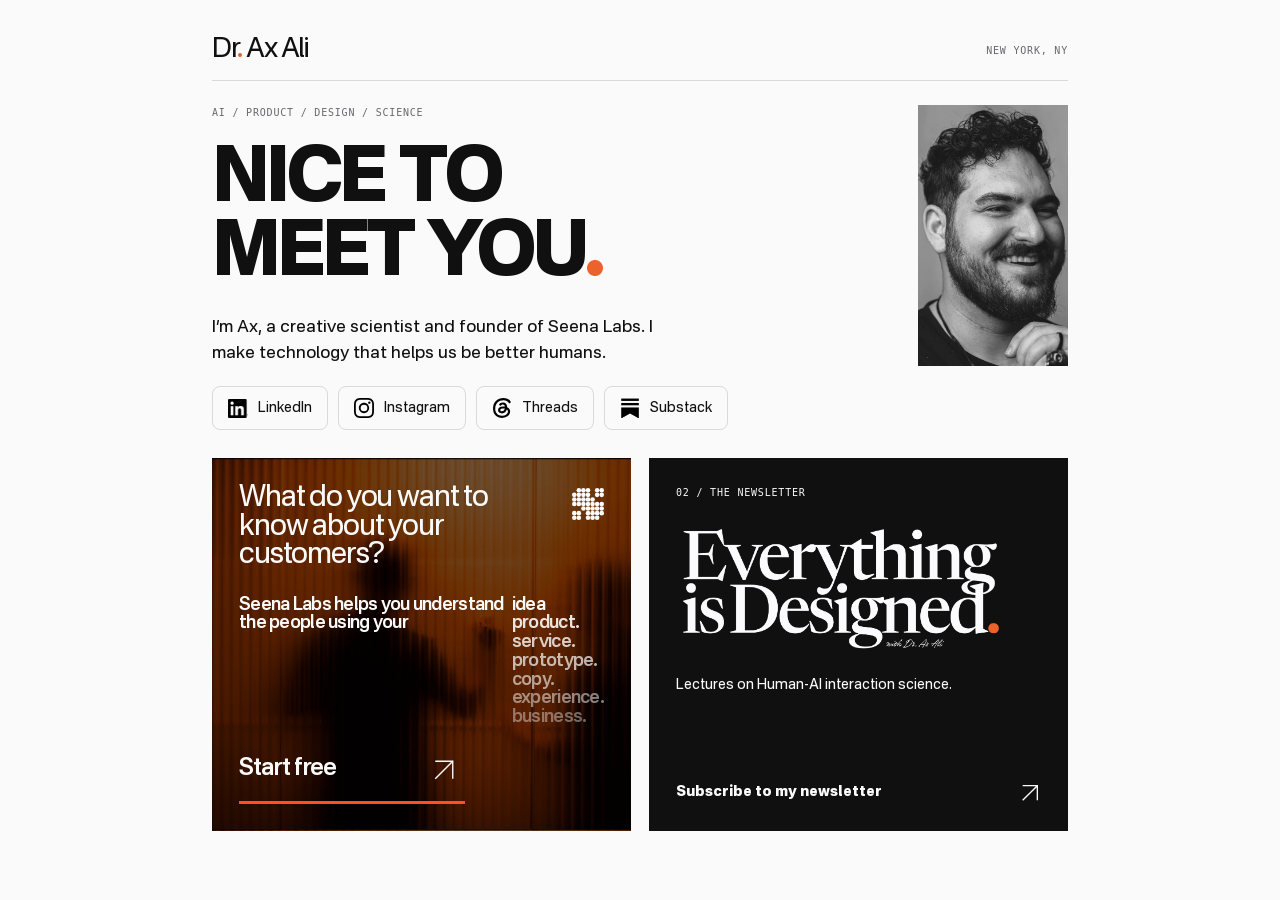
==== hello/index.html @ a5d6ff0c "Implement Figma Seena card redesign" ====
<!doctype html>
<html lang="en"><head><meta charset="utf-8"><meta name="viewport" content="width=device-width,initial-scale=1"><meta name="theme-color" content="#fafafa"><title>Nice to meet you — Dr. Ax Ali</title><meta name="description" content="Stay connected with Dr. Ax Ali. Subscribe to Everything is Designed, connect on social, and explore Seena Labs."><link rel="canonical" href="https://axali.me/hello/"><meta property="og:title" content="Nice to meet you. — Dr. Ax Ali"><meta property="og:description" content="AI, product, design, and science. A few ways to stay connected."><meta property="og:type" content="website"><link rel="stylesheet" href="style.css?v=20261116-8"></head>
<body><svg style="position:absolute;width:0;height:0" aria-hidden="true"><symbol id="arrow" viewBox="0 0 24 24"><path d="M4 20 20 4M4 4h16v16" fill="none" stroke="currentColor" stroke-width="1.5"/></symbol></svg>
<main><header><a class="wordmark" href="https://axali.me/" aria-label="Dr. Ax Ali homepage">Dr<span>.</span> Ax Ali</a><span class="location">NEW YORK, NY</span></header>
<section class="intro"><div><p class="eyebrow">AI / PRODUCT / DESIGN / SCIENCE</p><h1>NICE TO<br>MEET YOU<span>.</span></h1><p class="bio">I’m Ax, a creative scientist and founder of Seena Labs. I make technology that helps us be better humans.</p></div><img class="portrait" src="assets/portrait-figma.webp" alt="Ax Ali" width="110" height="140"></section>
<nav class="social-icons" aria-label="Social profiles"><a href="https://www.linkedin.com/in/theaxali"><span class="social-logo"><img src="assets/social-linkedin.png" alt="" width="20" height="20"></span><span>LinkedIn</span></a><a href="https://www.instagram.com/dr.axali/"><span class="social-logo"><img src="assets/social-instagram.svg" alt="" width="20" height="20"></span><span>Instagram</span></a><a href="https://www.threads.com/@dr.axali"><span class="social-logo"><img src="assets/social-threads.svg" alt="" width="20" height="20"></span><span>Threads</span></a><a href="https://axali.substack.com/"><span class="social-logo"><img src="assets/social-substack.png" alt="" width="20" height="20"></span><span>Substack</span></a></nav>
<nav class="actions" aria-label="Quick actions">
<article class="action seena"><a class="card-front" href="https://seenalabs.io/pricing" aria-controls="seena-options"><div class="seena-redesign-heading"><h2>What do you want to know about your customers?</h2><img src="assets/seena-redesign-logo.svg" alt="Seena Labs" width="32" height="32"></div><div class="seena-promise"><p>Seena Labs helps you understand the people using your</p><div class="seena-touchpoints" aria-label="idea, product, service, prototype, copy, experience, business"><span>idea</span><span>product.</span><span>service.</span><span>prototype.</span><span>copy.</span><span>experience.</span><span>business.</span></div></div><span class="seena-start">Start free <img src="assets/seena-redesign-arrow.svg" alt="" width="42" height="42"></span></a>
<div class="card-panel" id="seena-options" hidden><div class="panel-heading"><img class="seena-panel-logo" src="assets/seena-logo.svg" alt="Seena Labs" width="22" height="22"><button class="card-back card-close" type="button" aria-label="Close Seena Labs options"><svg viewBox="0 0 24 24" aria-hidden="true"><path d="M5 5 19 19M19 5 5 19" fill="none" stroke="currentColor" stroke-width="1.5"/></svg></button></div>
<a class="seena-option" href="https://calendar.app.google/o5F4pegMmQCRGQEh8"><h2>Book a free demo <svg aria-hidden="true"><use href="#arrow"/></svg></h2><p>Chat with our team to set up an Insights Department that will transform your business to save money &amp; time shipping the right products.</p></a>
<a class="seena-option" href="https://seenalabs.io/pricing"><h2>Sign up for a free month <svg aria-hidden="true"><use href="#arrow"/></svg></h2><p>Start using Seena Labs Pro with Agentic Analytics and unlimited AI UX Researchers</p></a>
</div></article>
<article class="action newsletter"><a class="card-front" aria-controls="newsletter-subscribe" href="https://axali.substack.com/subscribe"><span class="number">02 / THE NEWSLETTER</span><h2><img class="newsletter-wordmark" src="assets/newsletter-wordmark.png" alt="Everything is Designed with Dr. Ax Ali" width="2307" height="981"></h2><p>Lectures on Human-AI interaction science.</p><span class="action-label">Subscribe to my newsletter <svg><use href="#arrow"/></svg></span></a>
<div class="card-panel" id="newsletter-subscribe" hidden><div class="panel-heading"><a class="subscribe-direct" href="https://axali.substack.com/subscribe" aria-label="Subscribe on Substack"><svg aria-hidden="true"><use href="#arrow"/></svg></a><button class="card-back card-close" type="button" aria-label="Close newsletter subscription form"><svg viewBox="0 0 24 24" aria-hidden="true"><path d="M5 5 19 19M19 5 5 19" fill="none" stroke="currentColor" stroke-width="1.5"/></svg></button></div><iframe data-src="https://axali.substack.com/embed?transparent=1&amp;light=1" title="Subscribe to Everything is Designed" width="480" height="320" style="border:0;background:transparent" frameborder="0" scrolling="no"></iframe></div></article>
</nav>


</main><script src="cards.js?v=20261116-1" defer></script></body></html>
---- hello/style.css ----
@font-face{font-family:Nacelle;src:url(assets/Nacelle-400.ttf)}@font-face{font-family:Nacelle;src:url(assets/Nacelle-800.ttf);font-weight:800}:root{color-scheme:light dark;--paper:#fafafa;--ink:#101010;--muted:#68686d;--rule:#d9d9dc;--ember:#ec622c}*{box-sizing:border-box}body{margin:0;background:var(--paper);color:var(--ink);font-family:Nacelle,Arial,sans-serif}main{max-width:920px;margin:auto;padding:34px 32px 24px}a{color:inherit;text-decoration:none}svg{width:22px;height:22px;flex-shrink:0}header{display:flex;justify-content:space-between;align-items:center;padding-bottom:14px;border-bottom:1px solid var(--rule)}.wordmark{font-size:27px;letter-spacing:-1.5px}.wordmark span,h1 span,h2 span{color:var(--ember)}.location,.eyebrow,.number,.section-label{font:10px/1.5 monospace;letter-spacing:.08em}.location,.eyebrow,.section-label{color:var(--muted)}.intro{display:grid;grid-template-columns:1fr 150px;gap:40px;align-items:stretch;padding:24px 0 32px}h1{font-size:clamp(44px,7vw,76px);line-height:.97;letter-spacing:-.055em;font-weight:800;margin:24px 0}.bio{font-size:17px;line-height:1.5;max-width:480px}.intro>div{min-width:0}.intro .eyebrow{margin-top:0}.intro .bio{margin-bottom:0}.portrait{width:150px;height:100%;min-height:0;object-fit:cover;align-self:stretch}.section-label{margin:10px 0 14px}.actions{display:grid;grid-template-columns:1fr 1fr;gap:18px}.action{padding:26px;display:flex;flex-direction:column;border:1px solid var(--rule);position:relative;isolation:isolate;overflow:hidden}.offer-link:before{content:"";position:absolute;inset:auto 0 0;height:5px;background:var(--ember);z-index:-1;transition:height .45s cubic-bezier(.22,1,.36,1)}.offer-link:hover:before,.offer-link:focus-visible:before{height:100%}.newsletter{background:var(--ink);color:var(--paper)}h2{font-size:30px;line-height:1.08;letter-spacing:-1px;margin:22px 0 8px}.action p,.offer p{font-size:14px;line-height:1.5;margin:4px 0 28px}.action-label{display:flex;justify-content:space-between;align-items:center;gap:16px;font-size:14px;margin-top:auto}.socials{border-bottom:1px solid var(--rule);margin:16px 0 28px}summary{padding:18px 0;list-style:none;cursor:pointer;display:flex;justify-content:space-between;font-size:15px}summary::-webkit-details-marker{display:none}.plus{transition:transform .2s}.socials[open] .plus{transform:rotate(45deg)}.socials nav{display:grid;grid-template-columns:1fr 1fr;gap:0 28px;padding-bottom:18px}.socials nav a{padding:14px 0;display:flex;justify-content:space-between;border-top:1px solid var(--rule)}.socials a:hover,footer a:hover{color:var(--ember)}.offer{padding:10px 0 24px}.offer h2{margin-top:14px}.offer-link{position:relative;isolation:isolate;display:flex;align-items:center;justify-content:space-between;padding:18px 16px;width:100%;font-size:21px}.offer .offer-note{font-size:12px;color:var(--muted);margin:12px 0 0}footer{display:flex;justify-content:space-between;gap:24px;align-items:center;border-top:1px solid var(--rule);padding:24px 0;font-size:12px}footer a{display:flex;gap:16px;align-items:center}footer span{color:var(--muted)}:focus-visible{outline:2px solid var(--ember);outline-offset:5px}@media(prefers-color-scheme:dark){:root{--paper:#18181b;--ink:#f4f4f6;--muted:#b3b3bb;--rule:#3d3d42}}@media(max-width:580px){main{padding:24px 22px}.location{font-size:9px}.intro{grid-template-columns:1fr 78px;gap:18px;padding:18px 0 20px}.portrait{width:78px;height:100%;margin-top:0}.eyebrow{font-size:8px;white-space:nowrap}h1{font-size:clamp(30px,calc(20vw - 34px),44px)}.bio{font-size:15px;grid-column:1/-1}.actions{grid-template-columns:1fr}.action{padding:24px}h2{font-size:29px}.action p{margin-bottom:22px}footer{align-items:flex-start;flex-direction:column;gap:18px}}@media(prefers-reduced-motion:reduce){*{transition:none!important}}

.social-icons{display:flex;flex-wrap:wrap;align-items:center;gap:10px;margin:-12px 0 28px}
.social-icons a{display:inline-flex;align-items:center;justify-content:center;gap:10px;min-height:44px;padding:10px 15px;border:1px solid var(--rule);border-radius:8px;font-size:14px;transition:color .2s,background .2s,border-color .2s}
.social-logo{display:grid;place-items:center;width:20px;height:20px;overflow:hidden;flex:none}
.social-logo img{width:20px;height:20px;object-fit:contain;filter:brightness(0)}
.social-logo img[src$="substack.png"]{transform:scale(1.65)}
.social-icons a:hover{background:var(--ember);border-color:var(--ember);color:#101010}
@media(prefers-color-scheme:dark){.social-logo img{filter:brightness(0) invert(1)}.social-icons a:hover img{filter:brightness(0)}}
@media(max-width:580px){.social-icons{display:grid;grid-template-columns:repeat(2,minmax(0,1fr));margin:0 0 28px}.social-icons a{justify-content:flex-start}}

.action .action-label{font-weight:800}

/* Original brand artwork, with a dark overlay for readable card copy. */
.seena{background:linear-gradient(rgba(0,0,0,.68),rgba(0,0,0,.72)),url("assets/seena-ideas.jpg") center/cover;color:#fafafa;border-color:transparent}
.action-heading{display:flex;align-items:center;justify-content:space-between;gap:16px;min-height:44px}
.seena-logo{display:block;width:32px;height:32px;object-fit:contain}
.seena h2 span{color:inherit}
.newsletter{background:#101010;color:#fafafa;border-color:#101010}
.newsletter-wordmark{display:block;width:100%;max-width:330px;height:auto}

/* In-place card choices; the original links remain usable without JavaScript. */
.card-front{display:flex;flex-direction:column;flex:1;min-width:0}
.card-front:focus-visible{outline-offset:8px}
.card-panel[hidden],.card-front[hidden]{display:none}
.card-panel{width:100%;min-width:0}
.panel-heading{display:flex;align-items:center;justify-content:space-between;gap:12px;margin-bottom:20px}
.card-back{border:0;background:none;color:inherit;font:inherit;font-size:12px;padding:8px 0 8px 8px;cursor:pointer}
.seena-option{display:block;padding:16px 0}
.seena-option+.seena-option{border-top:1px solid #ffffff40}
.seena-option h2{display:flex;justify-content:space-between;gap:12px;font-size:23px;line-height:1.15;letter-spacing:-.6px;margin:0 0 10px}
.seena-option h2 svg{width:18px;height:18px;flex-shrink:0;margin-top:3px}
.seena-option p{margin:0;font-size:14px;line-height:1.5}
.newsletter iframe{display:block;width:100%;height:320px;color-scheme:light}
.subscribe-direct{display:flex;align-items:center;justify-content:flex-start;width:44px;height:44px}.card-close{display:grid;place-items:center;width:44px;height:44px;padding:0}.card-close svg{width:32px;height:32px}
.action.is-open{align-self:start}
.actions{align-items:stretch}
@media(max-width:580px){.seena-option h2{font-size:21px}.newsletter.is-open{padding:20px 16px}}

@media(max-width:580px){.newsletter iframe{height:480px;width:calc(100% + 24px);max-width:none;margin-left:-12px}}

.seena.is-open{background:#101010;border-color:#101010}.seena-panel-logo{display:block;width:22px;height:22px;object-fit:contain}

/* Balanced mobile intro and a single row of social profiles. */
@media(max-width:580px){
.intro{grid-template-columns:minmax(0,1.15fr) minmax(0,1fr);gap:18px;align-items:start}
.portrait{width:100%;height:auto;align-self:start;object-fit:contain}
.eyebrow{white-space:normal}
h1{font-size:clamp(26px,8vw,44px);margin:18px 0}
.social-icons{grid-template-columns:repeat(4,minmax(0,1fr));gap:6px}
.social-icons a{flex-direction:column;justify-content:center;gap:6px;padding:10px 2px;font-size:11px;min-width:0}
}

/* Seena card: Figma 58:487, adapted to the existing responsive card grid. */
@font-face{font-family:Nacelle;src:url(assets/Nacelle-600.ttf);font-weight:600}
.seena:not(.is-open){background:linear-gradient(#00000094,#00000094),url("assets/seena-redesign-photo.png") center/cover}
.seena .card-front{position:relative;min-height:310px}
.seena-redesign-heading{display:flex;align-items:flex-start;justify-content:space-between;gap:18px}
.seena-redesign-heading h2{font-weight:400;font-size:29px;line-height:.98;letter-spacing:-1.16px;margin:0;max-width:300px}
.seena-redesign-heading img{width:32px;height:32px;flex:none;object-fit:contain;margin-top:3px}
.seena-promise{display:grid;grid-template-columns:minmax(0,1fr) auto;gap:5px;margin-top:25px;font-size:18px;line-height:1.04;letter-spacing:-.72px;font-weight:600}
.seena .seena-promise p{font-size:inherit;line-height:inherit;margin:0}
.seena-touchpoints{display:flex;flex-direction:column}
.seena-touchpoints span:nth-child(2){opacity:.9}.seena-touchpoints span:nth-child(3){opacity:.8}.seena-touchpoints span:nth-child(4){opacity:.7}.seena-touchpoints span:nth-child(5){opacity:.6}.seena-touchpoints span:nth-child(6){opacity:.5}.seena-touchpoints span:nth-child(7){opacity:.4}
.seena-start{display:flex;align-items:center;justify-content:space-between;gap:12px;width:62%;margin-top:auto;padding:22px 0 10px;border-bottom:3px solid #ff5021;font-size:24px;font-weight:600;letter-spacing:-.96px}
.seena-start img{display:block;width:42px;height:42px;transform:rotate(90deg)}
@media(max-width:360px){.seena-redesign-heading h2{font-size:25px}.seena-redesign-heading{gap:12px}.seena-promise{font-size:16px}.seena-start{font-size:22px;width:60%}}
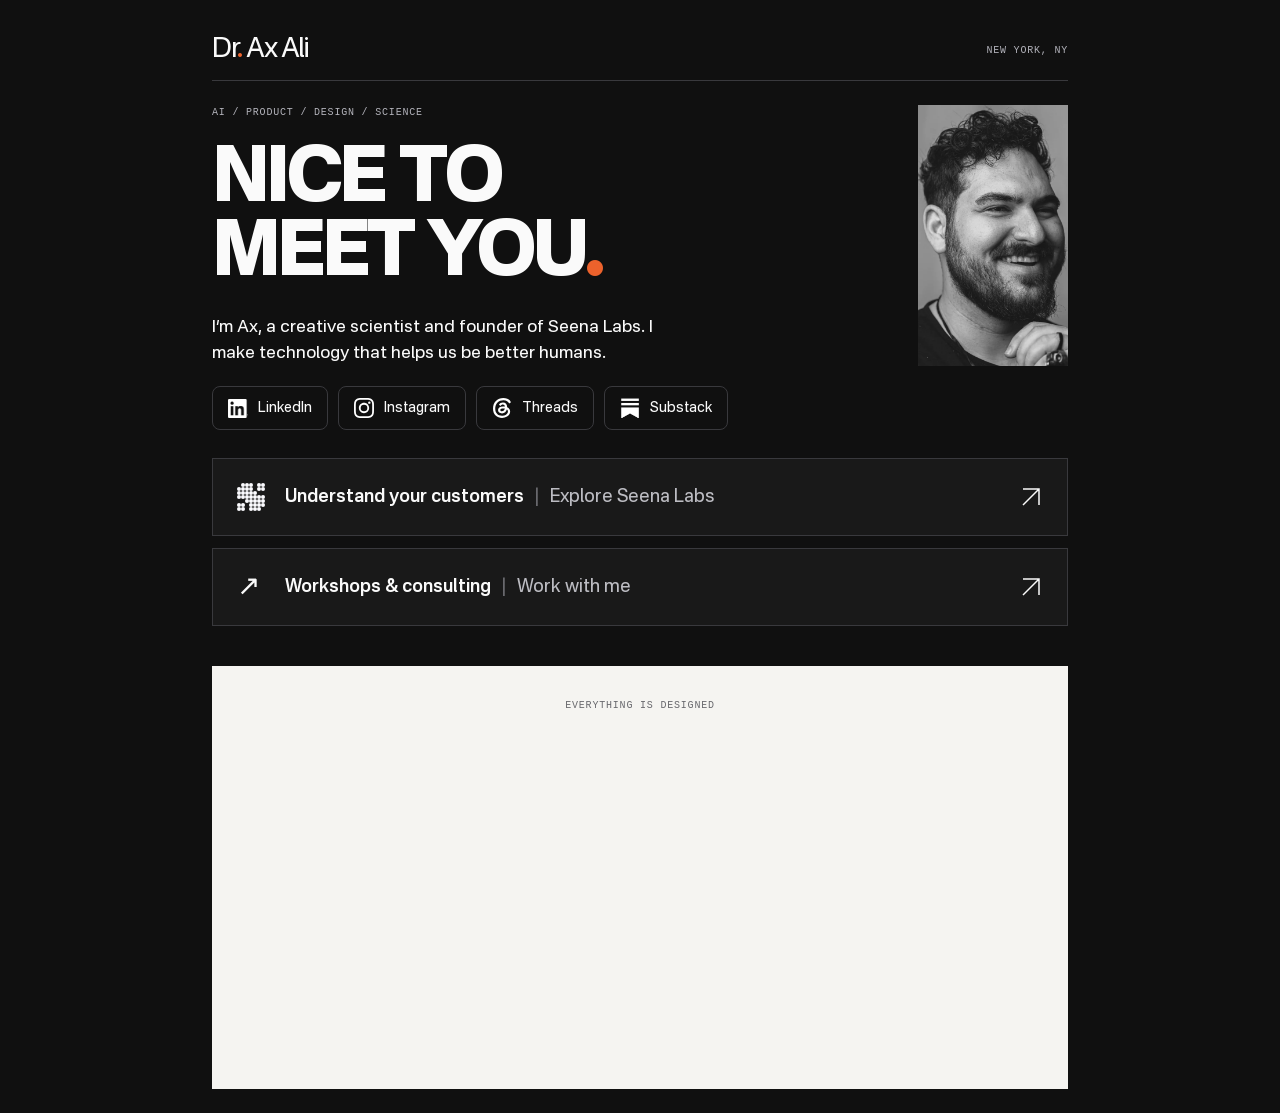
==== commit 4b68c2cd: "Add dark landing page with fullscreen Seena and work panels" ====
--- a/hello/index.html
+++ b/hello/index.html
@@ -1,18 +1,18 @@
 <!doctype html>
-<html lang="en"><head><meta charset="utf-8"><meta name="viewport" content="width=device-width,initial-scale=1"><meta name="theme-color" content="#fafafa"><title>Nice to meet you — Dr. Ax Ali</title><meta name="description" content="Stay connected with Dr. Ax Ali. Subscribe to Everything is Designed, connect on social, and explore Seena Labs."><link rel="canonical" href="https://axali.me/hello/"><meta property="og:title" content="Nice to meet you. — Dr. Ax Ali"><meta property="og:description" content="AI, product, design, and science. A few ways to stay connected."><meta property="og:type" content="website"><link rel="stylesheet" href="style.css?v=20261116-8"></head>
+<html lang="en"><head><meta charset="utf-8"><meta name="viewport" content="width=device-width,initial-scale=1"><meta name="theme-color" content="#101010"><title>Nice to meet you — Dr. Ax Ali</title><meta name="description" content="Stay connected with Dr. Ax Ali. Subscribe to Everything is Designed, connect on social, and explore Seena Labs."><link rel="canonical" href="https://axali.me/hello/"><meta property="og:title" content="Nice to meet you. — Dr. Ax Ali"><meta property="og:description" content="AI, product, design, and science. A few ways to stay connected."><meta property="og:type" content="website"><link rel="stylesheet" href="style.css?v=20261116-9"></head>
 <body><svg style="position:absolute;width:0;height:0" aria-hidden="true"><symbol id="arrow" viewBox="0 0 24 24"><path d="M4 20 20 4M4 4h16v16" fill="none" stroke="currentColor" stroke-width="1.5"/></symbol></svg>
 <main><header><a class="wordmark" href="https://axali.me/" aria-label="Dr. Ax Ali homepage">Dr<span>.</span> Ax Ali</a><span class="location">NEW YORK, NY</span></header>
 <section class="intro"><div><p class="eyebrow">AI / PRODUCT / DESIGN / SCIENCE</p><h1>NICE TO<br>MEET YOU<span>.</span></h1><p class="bio">I’m Ax, a creative scientist and founder of Seena Labs. I make technology that helps us be better humans.</p></div><img class="portrait" src="assets/portrait-figma.webp" alt="Ax Ali" width="110" height="140"></section>
 <nav class="social-icons" aria-label="Social profiles"><a href="https://www.linkedin.com/in/theaxali"><span class="social-logo"><img src="assets/social-linkedin.png" alt="" width="20" height="20"></span><span>LinkedIn</span></a><a href="https://www.instagram.com/dr.axali/"><span class="social-logo"><img src="assets/social-instagram.svg" alt="" width="20" height="20"></span><span>Instagram</span></a><a href="https://www.threads.com/@dr.axali"><span class="social-logo"><img src="assets/social-threads.svg" alt="" width="20" height="20"></span><span>Threads</span></a><a href="https://axali.substack.com/"><span class="social-logo"><img src="assets/social-substack.png" alt="" width="20" height="20"></span><span>Substack</span></a></nav>
-<nav class="actions" aria-label="Quick actions">
-<article class="action seena"><a class="card-front" href="https://seenalabs.io/pricing" aria-controls="seena-options"><div class="seena-redesign-heading"><h2>What do you want to know about your customers?</h2><img src="assets/seena-redesign-logo.svg" alt="Seena Labs" width="32" height="32"></div><div class="seena-promise"><p>Seena Labs helps you understand the people using your</p><div class="seena-touchpoints" aria-label="idea, product, service, prototype, copy, experience, business"><span>idea</span><span>product.</span><span>service.</span><span>prototype.</span><span>copy.</span><span>experience.</span><span>business.</span></div></div><span class="seena-start">Start free <img src="assets/seena-redesign-arrow.svg" alt="" width="42" height="42"></span></a>
-<div class="card-panel" id="seena-options" hidden><div class="panel-heading"><img class="seena-panel-logo" src="assets/seena-logo.svg" alt="Seena Labs" width="22" height="22"><button class="card-back card-close" type="button" aria-label="Close Seena Labs options"><svg viewBox="0 0 24 24" aria-hidden="true"><path d="M5 5 19 19M19 5 5 19" fill="none" stroke="currentColor" stroke-width="1.5"/></svg></button></div>
-<a class="seena-option" href="https://calendar.app.google/o5F4pegMmQCRGQEh8"><h2>Book a free demo <svg aria-hidden="true"><use href="#arrow"/></svg></h2><p>Chat with our team to set up an Insights Department that will transform your business to save money &amp; time shipping the right products.</p></a>
+<nav class="action-buttons" aria-label="Explore and work with me">
+<button class="action-button" type="button" data-dialog="seena-dialog" aria-haspopup="dialog"><img src="assets/seena-logo.svg" alt="" width="28" height="28"><span><strong>Understand your customers</strong><span class="button-divider"> | </span><span class="button-cta">Explore Seena Labs</span></span><svg aria-hidden="true"><use href="#arrow"/></svg></button>
+<button class="action-button" type="button" data-dialog="work-dialog" aria-haspopup="dialog"><span class="work-mark" aria-hidden="true">↗</span><span><strong>Workshops &amp; consulting</strong><span class="button-divider"> | </span><span class="button-cta">Work with me</span></span><svg aria-hidden="true"><use href="#arrow"/></svg></button>
+</nav>
+<footer class="newsletter-footer" aria-label="Everything is Designed newsletter"><span class="eyebrow">EVERYTHING IS DESIGNED</span><iframe src="https://axali.substack.com/embed?transparent=1" title="Subscribe to Everything is Designed" width="480" height="360" style="border:0;background:transparent" frameborder="0" scrolling="no"></iframe></footer>
+<dialog class="fullscreen-card" id="seena-dialog" aria-labelledby="seena-title"><div class="dialog-bar"><span class="eyebrow">SEENA LABS</span><button class="dialog-close" type="button" aria-label="Close"><svg viewBox="0 0 24 24" aria-hidden="true"><path d="M5 5 19 19M19 5 5 19" fill="none" stroke="currentColor" stroke-width="1.5"/></svg></button></div><div class="dialog-body"><section class="seena-hero"><div class="seena-redesign-heading"><h2 id="seena-title">What do you want to know about your customers?</h2><img src="assets/seena-redesign-logo.svg" alt="Seena Labs" width="32" height="32"></div><div class="seena-promise"><p>Seena Labs helps you understand the people using your</p><div class="seena-touchpoints" aria-label="idea, product, service, prototype, copy, experience, business"><span>idea</span><span>product.</span><span>service.</span><span>prototype.</span><span>copy.</span><span>experience.</span><span>business.</span></div></div></section><section class="dialog-options" aria-label="Get started with Seena Labs"><a class="seena-option" href="https://calendar.app.google/o5F4pegMmQCRGQEh8"><h2>Book a free demo <svg aria-hidden="true"><use href="#arrow"/></svg></h2><p>Chat with our team to set up an Insights Department that will transform your business to save money &amp; time shipping the right products.</p></a>
 <a class="seena-option" href="https://seenalabs.io/pricing"><h2>Sign up for a free month <svg aria-hidden="true"><use href="#arrow"/></svg></h2><p>Start using Seena Labs Pro with Agentic Analytics and unlimited AI UX Researchers</p></a>
-</div></article>
-<article class="action newsletter"><a class="card-front" aria-controls="newsletter-subscribe" href="https://axali.substack.com/subscribe"><span class="number">02 / THE NEWSLETTER</span><h2><img class="newsletter-wordmark" src="assets/newsletter-wordmark.png" alt="Everything is Designed with Dr. Ax Ali" width="2307" height="981"></h2><p>Lectures on Human-AI interaction science.</p><span class="action-label">Subscribe to my newsletter <svg><use href="#arrow"/></svg></span></a>
-<div class="card-panel" id="newsletter-subscribe" hidden><div class="panel-heading"><a class="subscribe-direct" href="https://axali.substack.com/subscribe" aria-label="Subscribe on Substack"><svg aria-hidden="true"><use href="#arrow"/></svg></a><button class="card-back card-close" type="button" aria-label="Close newsletter subscription form"><svg viewBox="0 0 24 24" aria-hidden="true"><path d="M5 5 19 19M19 5 5 19" fill="none" stroke="currentColor" stroke-width="1.5"/></svg></button></div><iframe data-src="https://axali.substack.com/embed?transparent=1&amp;light=1" title="Subscribe to Everything is Designed" width="480" height="320" style="border:0;background:transparent" frameborder="0" scrolling="no"></iframe></div></article>
-</nav>
+</section></div></dialog>
+<dialog class="fullscreen-card" id="work-dialog" aria-labelledby="work-title"><div class="dialog-bar"><span class="eyebrow">WORK WITH ME</span><button class="dialog-close" type="button" aria-label="Close"><svg viewBox="0 0 24 24" aria-hidden="true"><path d="M5 5 19 19M19 5 5 19" fill="none" stroke="currentColor" stroke-width="1.5"/></svg></button></div><div class="dialog-body work-body"><p class="eyebrow">AI / PRODUCT / DESIGN / SCIENCE</p><h2 id="work-title">Workshops &amp; consulting<span>.</span></h2><p class="work-intro">I help teams design and build applied AI products, workflows, and human-centered product strategies.</p><section class="dialog-options" aria-label="Ways to work together"><a class="seena-option" href="mailto:hi@axali.me?subject=Workshop%20enquiry"><h2>Plan a workshop <svg aria-hidden="true"><use href="#arrow"/></svg></h2><p>Tell me about your team, what you’re working on, and when you’d like to meet.</p></a><a class="seena-option" href="mailto:ax@studio89.design?subject=Consulting%20enquiry"><h2>Discuss a project <svg aria-hidden="true"><use href="#arrow"/></svg></h2><p>Work with me on applied AI products, workflows, and product strategy through Studio89 Design.</p></a></section></div></dialog>
 
 
-</main><script src="cards.js?v=20261116-1" defer></script></body></html>
+</main><script src="cards.js?v=20261116-2" defer></script></body></html>
--- a/hello/style.css
+++ b/hello/style.css
@@ -65,3 +65,25 @@
 .seena-start{display:flex;align-items:center;justify-content:space-between;gap:12px;width:62%;margin-top:auto;padding:22px 0 10px;border-bottom:3px solid #ff5021;font-size:24px;font-weight:600;letter-spacing:-.96px}
 .seena-start img{display:block;width:42px;height:42px;transform:rotate(90deg)}
 @media(max-width:360px){.seena-redesign-heading h2{font-size:25px}.seena-redesign-heading{gap:12px}.seena-promise{font-size:16px}.seena-start{font-size:22px;width:60%}}
+
+/* Dark landing page, horizontal launchers, and full-screen detail cards. */
+:root{color-scheme:dark;--paper:#101010;--ink:#fafafa;--muted:#b3b3bb;--rule:#39393d}
+.social-logo img{filter:brightness(0) invert(1)}
+.social-icons a:hover img{filter:brightness(0)}
+.action-buttons{display:grid;gap:12px;margin:8px 0 40px}
+.action-button{display:flex;align-items:center;gap:20px;width:100%;padding:24px;border:1px solid var(--rule);border-radius:0;background:#191919;color:var(--ink);font:inherit;font-size:18px;text-align:left;cursor:pointer}
+.action-button>span:not(.work-mark){flex:1;line-height:1.4}.action-button strong{font-weight:600}.button-cta{color:#bcbcc2}.button-divider{color:#68686d;margin:0 6px}.action-button>svg{width:24px;height:24px}.action-button>img,.work-mark{flex:none;width:28px;height:28px}.work-mark{font-size:28px;line-height:1}
+.action-button:hover{border-color:#fafafa}
+.newsletter-footer{display:flex;flex-direction:column;align-items:center;gap:0;background:#f5f4f1;color:#101010;border:0;padding:32px 20px 16px;font-size:14px}
+.newsletter-footer .eyebrow{color:#68686d;margin:0}.newsletter-footer iframe{display:block;width:100%;max-width:520px;height:360px;color-scheme:light}
+body.dialog-open{overflow:hidden}
+.fullscreen-card{position:fixed;inset:0;box-sizing:border-box;width:100%;height:100%;height:100dvh;max-width:none;max-height:none;margin:0;padding:0;border:0;background:#101010;color:#fafafa;overflow:auto;overscroll-behavior:contain}
+.fullscreen-card::backdrop{background:#101010}
+.dialog-bar{position:sticky;top:0;z-index:2;display:flex;align-items:center;justify-content:space-between;gap:24px;background:#101010;padding:18px max(24px,calc((100vw - 1040px)/2));border-bottom:1px solid #39393d}
+.dialog-bar .eyebrow{margin:0}.dialog-close{display:grid;place-items:center;width:48px;height:48px;flex:none;border:0;background:transparent;color:inherit;cursor:pointer}.dialog-close svg{width:32px;height:32px}
+.dialog-body{max-width:1040px;margin:auto;padding:32px 24px 64px}.seena-hero{padding:48px;background:linear-gradient(#00000094,#00000094),url("assets/seena-redesign-photo.png") center/cover}
+.seena-hero .seena-redesign-heading h2{font-size:clamp(32px,5vw,58px);max-width:750px;font-weight:400;line-height:1;letter-spacing:-.04em}.seena-hero .seena-redesign-heading img{width:48px;height:48px}
+.seena-hero .seena-promise{font-size:clamp(20px,3vw,30px);margin-top:40px;max-width:850px;gap:16px}.seena-hero .seena-promise p{margin:0;font-size:inherit;line-height:inherit}
+.dialog-options{display:grid;grid-template-columns:1fr 1fr;gap:32px;margin-top:32px}.dialog-options .seena-option{padding:24px 0;border-top:1px solid #555}.dialog-options h2{font-weight:600;font-size:25px}.dialog-options p{color:#c6c6cc;font-size:16px}
+.work-body>h2{font-size:clamp(40px,6vw,72px);line-height:1;max-width:800px;margin:28px 0}.work-intro{font-size:24px;line-height:1.5;max-width:740px}.work-body>.eyebrow{margin-top:24px}
+@media(max-width:580px){.action-button{padding:18px 14px;gap:12px;font-size:16px}.button-divider{display:none}.button-cta{display:block;font-size:14px;margin-top:4px}.action-buttons{margin-bottom:28px}.newsletter-footer{padding:26px 8px 12px}.newsletter-footer iframe{height:520px}.dialog-bar{padding:12px 18px}.dialog-body{padding:20px 18px 40px}.seena-hero{padding:24px 18px}.seena-hero .seena-redesign-heading img{width:28px;height:28px}.seena-hero .seena-promise{font-size:19px;gap:12px}.dialog-options{grid-template-columns:1fr;gap:0;margin-top:16px}.dialog-options h2{font-size:23px}.work-intro{font-size:19px}}
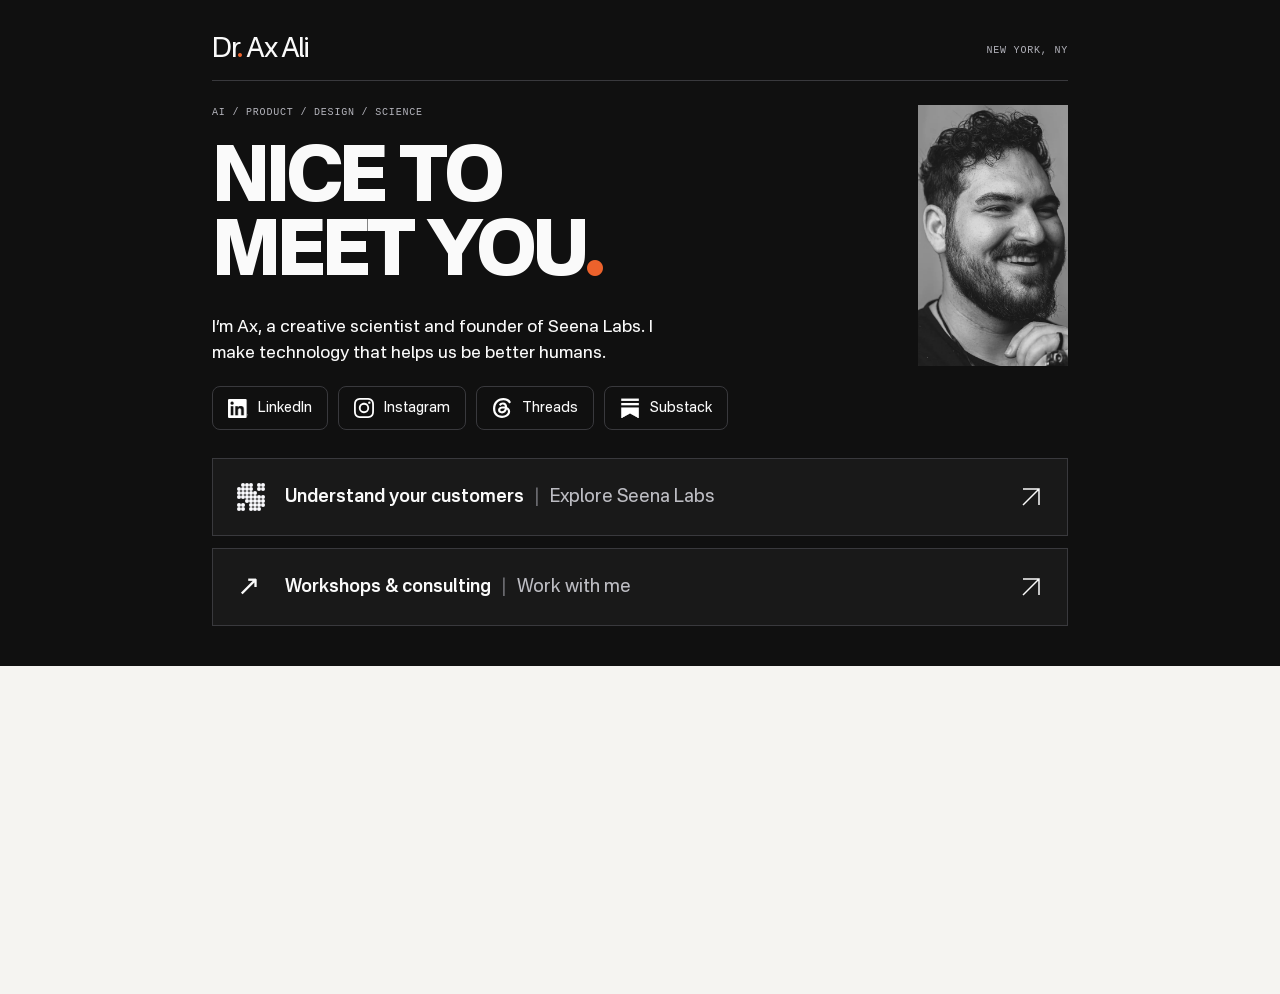
==== commit feb02267: "Make newsletter footer compact and full width" ====
--- a/hello/index.html
+++ b/hello/index.html
@@ -1,5 +1,5 @@
 <!doctype html>
-<html lang="en"><head><meta charset="utf-8"><meta name="viewport" content="width=device-width,initial-scale=1"><meta name="theme-color" content="#101010"><title>Nice to meet you — Dr. Ax Ali</title><meta name="description" content="Stay connected with Dr. Ax Ali. Subscribe to Everything is Designed, connect on social, and explore Seena Labs."><link rel="canonical" href="https://axali.me/hello/"><meta property="og:title" content="Nice to meet you. — Dr. Ax Ali"><meta property="og:description" content="AI, product, design, and science. A few ways to stay connected."><meta property="og:type" content="website"><link rel="stylesheet" href="style.css?v=20261116-9"></head>
+<html lang="en"><head><meta charset="utf-8"><meta name="viewport" content="width=device-width,initial-scale=1"><meta name="theme-color" content="#101010"><title>Nice to meet you — Dr. Ax Ali</title><meta name="description" content="Stay connected with Dr. Ax Ali. Subscribe to Everything is Designed, connect on social, and explore Seena Labs."><link rel="canonical" href="https://axali.me/hello/"><meta property="og:title" content="Nice to meet you. — Dr. Ax Ali"><meta property="og:description" content="AI, product, design, and science. A few ways to stay connected."><meta property="og:type" content="website"><link rel="stylesheet" href="style.css?v=20261116-10"></head>
 <body><svg style="position:absolute;width:0;height:0" aria-hidden="true"><symbol id="arrow" viewBox="0 0 24 24"><path d="M4 20 20 4M4 4h16v16" fill="none" stroke="currentColor" stroke-width="1.5"/></symbol></svg>
 <main><header><a class="wordmark" href="https://axali.me/" aria-label="Dr. Ax Ali homepage">Dr<span>.</span> Ax Ali</a><span class="location">NEW YORK, NY</span></header>
 <section class="intro"><div><p class="eyebrow">AI / PRODUCT / DESIGN / SCIENCE</p><h1>NICE TO<br>MEET YOU<span>.</span></h1><p class="bio">I’m Ax, a creative scientist and founder of Seena Labs. I make technology that helps us be better humans.</p></div><img class="portrait" src="assets/portrait-figma.webp" alt="Ax Ali" width="110" height="140"></section>
@@ -8,11 +8,11 @@
 <button class="action-button" type="button" data-dialog="seena-dialog" aria-haspopup="dialog"><img src="assets/seena-logo.svg" alt="" width="28" height="28"><span><strong>Understand your customers</strong><span class="button-divider"> | </span><span class="button-cta">Explore Seena Labs</span></span><svg aria-hidden="true"><use href="#arrow"/></svg></button>
 <button class="action-button" type="button" data-dialog="work-dialog" aria-haspopup="dialog"><span class="work-mark" aria-hidden="true">↗</span><span><strong>Workshops &amp; consulting</strong><span class="button-divider"> | </span><span class="button-cta">Work with me</span></span><svg aria-hidden="true"><use href="#arrow"/></svg></button>
 </nav>
-<footer class="newsletter-footer" aria-label="Everything is Designed newsletter"><span class="eyebrow">EVERYTHING IS DESIGNED</span><iframe src="https://axali.substack.com/embed?transparent=1" title="Subscribe to Everything is Designed" width="480" height="360" style="border:0;background:transparent" frameborder="0" scrolling="no"></iframe></footer>
+
 <dialog class="fullscreen-card" id="seena-dialog" aria-labelledby="seena-title"><div class="dialog-bar"><span class="eyebrow">SEENA LABS</span><button class="dialog-close" type="button" aria-label="Close"><svg viewBox="0 0 24 24" aria-hidden="true"><path d="M5 5 19 19M19 5 5 19" fill="none" stroke="currentColor" stroke-width="1.5"/></svg></button></div><div class="dialog-body"><section class="seena-hero"><div class="seena-redesign-heading"><h2 id="seena-title">What do you want to know about your customers?</h2><img src="assets/seena-redesign-logo.svg" alt="Seena Labs" width="32" height="32"></div><div class="seena-promise"><p>Seena Labs helps you understand the people using your</p><div class="seena-touchpoints" aria-label="idea, product, service, prototype, copy, experience, business"><span>idea</span><span>product.</span><span>service.</span><span>prototype.</span><span>copy.</span><span>experience.</span><span>business.</span></div></div></section><section class="dialog-options" aria-label="Get started with Seena Labs"><a class="seena-option" href="https://calendar.app.google/o5F4pegMmQCRGQEh8"><h2>Book a free demo <svg aria-hidden="true"><use href="#arrow"/></svg></h2><p>Chat with our team to set up an Insights Department that will transform your business to save money &amp; time shipping the right products.</p></a>
 <a class="seena-option" href="https://seenalabs.io/pricing"><h2>Sign up for a free month <svg aria-hidden="true"><use href="#arrow"/></svg></h2><p>Start using Seena Labs Pro with Agentic Analytics and unlimited AI UX Researchers</p></a>
 </section></div></dialog>
 <dialog class="fullscreen-card" id="work-dialog" aria-labelledby="work-title"><div class="dialog-bar"><span class="eyebrow">WORK WITH ME</span><button class="dialog-close" type="button" aria-label="Close"><svg viewBox="0 0 24 24" aria-hidden="true"><path d="M5 5 19 19M19 5 5 19" fill="none" stroke="currentColor" stroke-width="1.5"/></svg></button></div><div class="dialog-body work-body"><p class="eyebrow">AI / PRODUCT / DESIGN / SCIENCE</p><h2 id="work-title">Workshops &amp; consulting<span>.</span></h2><p class="work-intro">I help teams design and build applied AI products, workflows, and human-centered product strategies.</p><section class="dialog-options" aria-label="Ways to work together"><a class="seena-option" href="mailto:hi@axali.me?subject=Workshop%20enquiry"><h2>Plan a workshop <svg aria-hidden="true"><use href="#arrow"/></svg></h2><p>Tell me about your team, what you’re working on, and when you’d like to meet.</p></a><a class="seena-option" href="mailto:ax@studio89.design?subject=Consulting%20enquiry"><h2>Discuss a project <svg aria-hidden="true"><use href="#arrow"/></svg></h2><p>Work with me on applied AI products, workflows, and product strategy through Studio89 Design.</p></a></section></div></dialog>
 
 
-</main><script src="cards.js?v=20261116-2" defer></script></body></html>
+</main><footer class="newsletter-footer" aria-label="Everything is Designed newsletter"><span class="eyebrow">EVERYTHING IS DESIGNED</span><iframe src="https://axali.substack.com/embed?transparent=1" title="Subscribe to Everything is Designed" width="480" height="360" style="border:0;background:transparent" frameborder="0" scrolling="no"></iframe></footer><script src="cards.js?v=20261116-2" defer></script></body></html>
--- a/hello/style.css
+++ b/hello/style.css
@@ -87,3 +87,10 @@
 .dialog-options{display:grid;grid-template-columns:1fr 1fr;gap:32px;margin-top:32px}.dialog-options .seena-option{padding:24px 0;border-top:1px solid #555}.dialog-options h2{font-weight:600;font-size:25px}.dialog-options p{color:#c6c6cc;font-size:16px}
 .work-body>h2{font-size:clamp(40px,6vw,72px);line-height:1;max-width:800px;margin:28px 0}.work-intro{font-size:24px;line-height:1.5;max-width:740px}.work-body>.eyebrow{margin-top:24px}
 @media(max-width:580px){.action-button{padding:18px 14px;gap:12px;font-size:16px}.button-divider{display:none}.button-cta{display:block;font-size:14px;margin-top:4px}.action-buttons{margin-bottom:28px}.newsletter-footer{padding:26px 8px 12px}.newsletter-footer iframe{height:520px}.dialog-bar{padding:12px 18px}.dialog-body{padding:20px 18px 40px}.seena-hero{padding:24px 18px}.seena-hero .seena-redesign-heading img{width:28px;height:28px}.seena-hero .seena-promise{font-size:19px;gap:12px}.dialog-options{grid-template-columns:1fr;gap:0;margin-top:16px}.dialog-options h2{font-size:23px}.work-intro{font-size:19px}}
+
+/* Compact newsletter band spans the viewport outside the content column. */
+.newsletter-footer{width:100%;padding:8px 20px 0;margin:0;gap:0}
+.newsletter-footer>.eyebrow{display:none}
+.newsletter-footer iframe{height:320px;max-width:560px}
+.action-buttons{margin-bottom:16px}
+@media(max-width:580px){.newsletter-footer{padding:4px 10px 0}.newsletter-footer iframe{height:380px}}
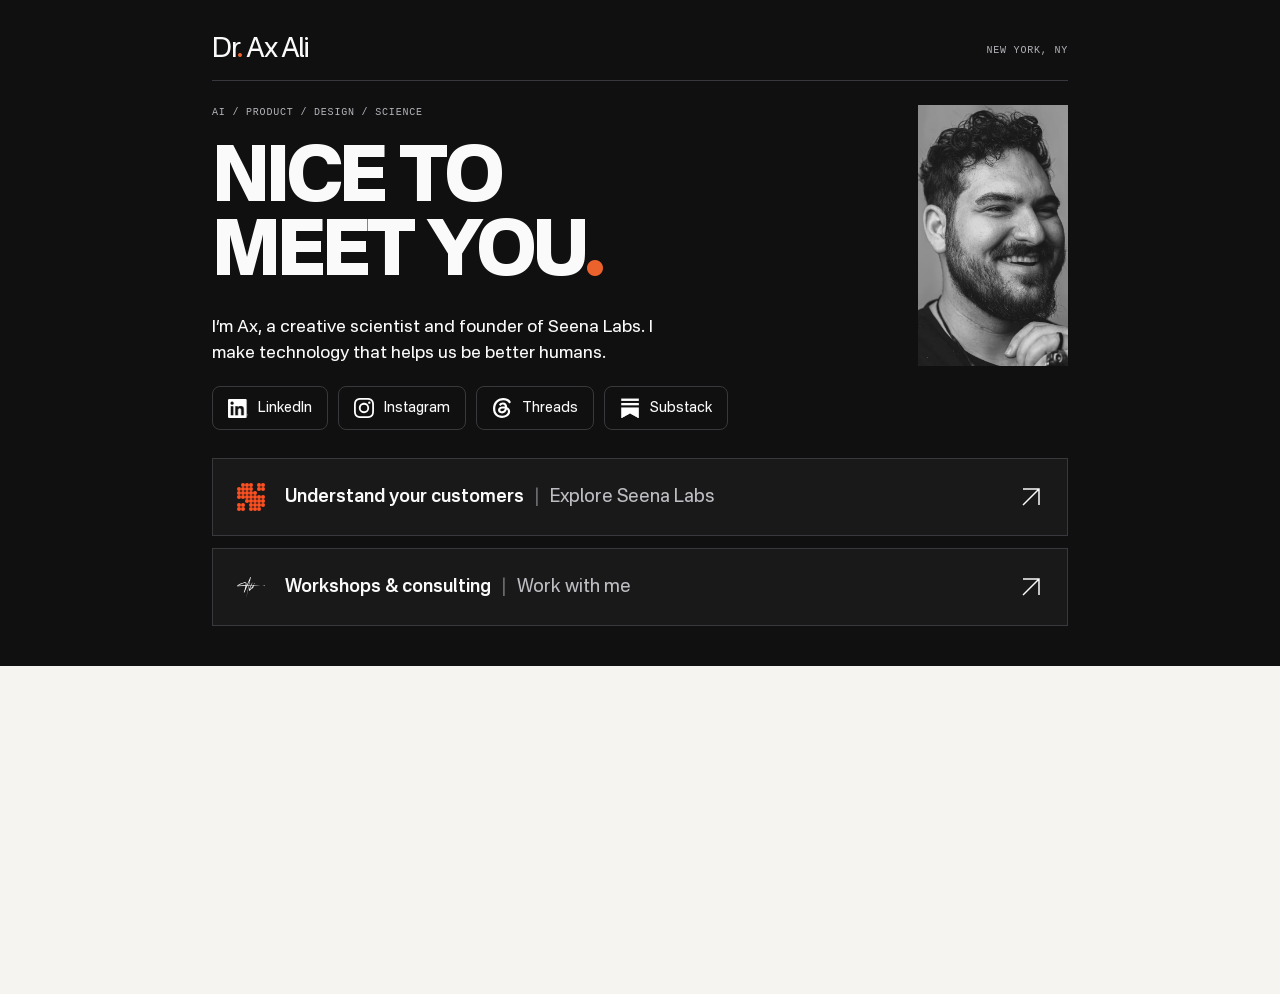
==== commit 1dc663bd: "Use orange Seena mark and white Ax signature on buttons" ====
--- a/hello/index.html
+++ b/hello/index.html
@@ -1,12 +1,12 @@
 <!doctype html>
-<html lang="en"><head><meta charset="utf-8"><meta name="viewport" content="width=device-width,initial-scale=1"><meta name="theme-color" content="#101010"><title>Nice to meet you — Dr. Ax Ali</title><meta name="description" content="Stay connected with Dr. Ax Ali. Subscribe to Everything is Designed, connect on social, and explore Seena Labs."><link rel="canonical" href="https://axali.me/hello/"><meta property="og:title" content="Nice to meet you. — Dr. Ax Ali"><meta property="og:description" content="AI, product, design, and science. A few ways to stay connected."><meta property="og:type" content="website"><link rel="stylesheet" href="style.css?v=20261116-10"></head>
+<html lang="en"><head><meta charset="utf-8"><meta name="viewport" content="width=device-width,initial-scale=1"><meta name="theme-color" content="#101010"><title>Nice to meet you — Dr. Ax Ali</title><meta name="description" content="Stay connected with Dr. Ax Ali. Subscribe to Everything is Designed, connect on social, and explore Seena Labs."><link rel="canonical" href="https://axali.me/hello/"><meta property="og:title" content="Nice to meet you. — Dr. Ax Ali"><meta property="og:description" content="AI, product, design, and science. A few ways to stay connected."><meta property="og:type" content="website"><link rel="stylesheet" href="style.css?v=20261116-11"></head>
 <body><svg style="position:absolute;width:0;height:0" aria-hidden="true"><symbol id="arrow" viewBox="0 0 24 24"><path d="M4 20 20 4M4 4h16v16" fill="none" stroke="currentColor" stroke-width="1.5"/></symbol></svg>
 <main><header><a class="wordmark" href="https://axali.me/" aria-label="Dr. Ax Ali homepage">Dr<span>.</span> Ax Ali</a><span class="location">NEW YORK, NY</span></header>
 <section class="intro"><div><p class="eyebrow">AI / PRODUCT / DESIGN / SCIENCE</p><h1>NICE TO<br>MEET YOU<span>.</span></h1><p class="bio">I’m Ax, a creative scientist and founder of Seena Labs. I make technology that helps us be better humans.</p></div><img class="portrait" src="assets/portrait-figma.webp" alt="Ax Ali" width="110" height="140"></section>
 <nav class="social-icons" aria-label="Social profiles"><a href="https://www.linkedin.com/in/theaxali"><span class="social-logo"><img src="assets/social-linkedin.png" alt="" width="20" height="20"></span><span>LinkedIn</span></a><a href="https://www.instagram.com/dr.axali/"><span class="social-logo"><img src="assets/social-instagram.svg" alt="" width="20" height="20"></span><span>Instagram</span></a><a href="https://www.threads.com/@dr.axali"><span class="social-logo"><img src="assets/social-threads.svg" alt="" width="20" height="20"></span><span>Threads</span></a><a href="https://axali.substack.com/"><span class="social-logo"><img src="assets/social-substack.png" alt="" width="20" height="20"></span><span>Substack</span></a></nav>
 <nav class="action-buttons" aria-label="Explore and work with me">
-<button class="action-button" type="button" data-dialog="seena-dialog" aria-haspopup="dialog"><img src="assets/seena-logo.svg" alt="" width="28" height="28"><span><strong>Understand your customers</strong><span class="button-divider"> | </span><span class="button-cta">Explore Seena Labs</span></span><svg aria-hidden="true"><use href="#arrow"/></svg></button>
-<button class="action-button" type="button" data-dialog="work-dialog" aria-haspopup="dialog"><span class="work-mark" aria-hidden="true">↗</span><span><strong>Workshops &amp; consulting</strong><span class="button-divider"> | </span><span class="button-cta">Work with me</span></span><svg aria-hidden="true"><use href="#arrow"/></svg></button>
+<button class="action-button" type="button" data-dialog="seena-dialog" aria-haspopup="dialog"><span class="seena-button-mark" aria-hidden="true"></span><span><strong>Understand your customers</strong><span class="button-divider"> | </span><span class="button-cta">Explore Seena Labs</span></span><svg aria-hidden="true"><use href="#arrow"/></svg></button>
+<button class="action-button" type="button" data-dialog="work-dialog" aria-haspopup="dialog"><img class="work-signature" src="assets/ax-signature.svg" alt="" width="28" height="28"><span><strong>Workshops &amp; consulting</strong><span class="button-divider"> | </span><span class="button-cta">Work with me</span></span><svg aria-hidden="true"><use href="#arrow"/></svg></button>
 </nav>
 
 <dialog class="fullscreen-card" id="seena-dialog" aria-labelledby="seena-title"><div class="dialog-bar"><span class="eyebrow">SEENA LABS</span><button class="dialog-close" type="button" aria-label="Close"><svg viewBox="0 0 24 24" aria-hidden="true"><path d="M5 5 19 19M19 5 5 19" fill="none" stroke="currentColor" stroke-width="1.5"/></svg></button></div><div class="dialog-body"><section class="seena-hero"><div class="seena-redesign-heading"><h2 id="seena-title">What do you want to know about your customers?</h2><img src="assets/seena-redesign-logo.svg" alt="Seena Labs" width="32" height="32"></div><div class="seena-promise"><p>Seena Labs helps you understand the people using your</p><div class="seena-touchpoints" aria-label="idea, product, service, prototype, copy, experience, business"><span>idea</span><span>product.</span><span>service.</span><span>prototype.</span><span>copy.</span><span>experience.</span><span>business.</span></div></div></section><section class="dialog-options" aria-label="Get started with Seena Labs"><a class="seena-option" href="https://calendar.app.google/o5F4pegMmQCRGQEh8"><h2>Book a free demo <svg aria-hidden="true"><use href="#arrow"/></svg></h2><p>Chat with our team to set up an Insights Department that will transform your business to save money &amp; time shipping the right products.</p></a>
--- a/hello/style.css
+++ b/hello/style.css
@@ -94,3 +94,5 @@
 .newsletter-footer iframe{height:320px;max-width:560px}
 .action-buttons{margin-bottom:16px}
 @media(max-width:580px){.newsletter-footer{padding:4px 10px 0}.newsletter-footer iframe{height:380px}}
+
+.action-button>.seena-button-mark{display:block;flex:none!important;width:28px;height:28px;background:#ff5021;mask:url("assets/seena-logo.svg") center/contain no-repeat;-webkit-mask:url("assets/seena-logo.svg") center/contain no-repeat}.action-button>.work-signature{object-fit:contain;filter:brightness(0) invert(1)}
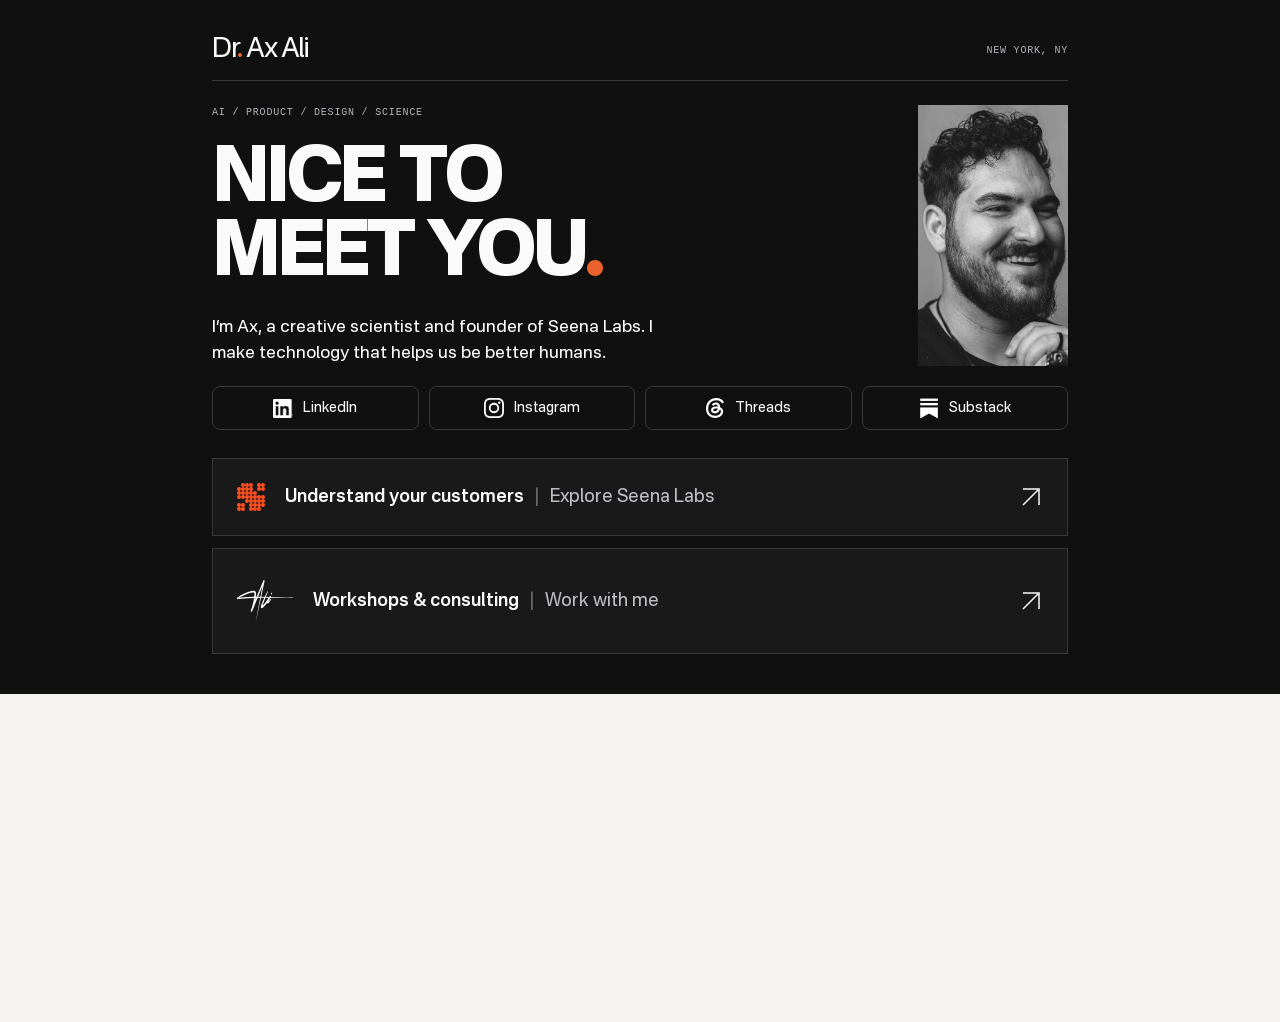
==== commit 1d5f951a: "Enlarge signature and stretch social buttons evenly" ====
--- a/hello/index.html
+++ b/hello/index.html
@@ -1,12 +1,12 @@
 <!doctype html>
-<html lang="en"><head><meta charset="utf-8"><meta name="viewport" content="width=device-width,initial-scale=1"><meta name="theme-color" content="#101010"><title>Nice to meet you — Dr. Ax Ali</title><meta name="description" content="Stay connected with Dr. Ax Ali. Subscribe to Everything is Designed, connect on social, and explore Seena Labs."><link rel="canonical" href="https://axali.me/hello/"><meta property="og:title" content="Nice to meet you. — Dr. Ax Ali"><meta property="og:description" content="AI, product, design, and science. A few ways to stay connected."><meta property="og:type" content="website"><link rel="stylesheet" href="style.css?v=20261116-11"></head>
+<html lang="en"><head><meta charset="utf-8"><meta name="viewport" content="width=device-width,initial-scale=1"><meta name="theme-color" content="#101010"><title>Nice to meet you — Dr. Ax Ali</title><meta name="description" content="Stay connected with Dr. Ax Ali. Subscribe to Everything is Designed, connect on social, and explore Seena Labs."><link rel="canonical" href="https://axali.me/hello/"><meta property="og:title" content="Nice to meet you. — Dr. Ax Ali"><meta property="og:description" content="AI, product, design, and science. A few ways to stay connected."><meta property="og:type" content="website"><link rel="stylesheet" href="style.css?v=20261116-12"></head>
 <body><svg style="position:absolute;width:0;height:0" aria-hidden="true"><symbol id="arrow" viewBox="0 0 24 24"><path d="M4 20 20 4M4 4h16v16" fill="none" stroke="currentColor" stroke-width="1.5"/></symbol></svg>
 <main><header><a class="wordmark" href="https://axali.me/" aria-label="Dr. Ax Ali homepage">Dr<span>.</span> Ax Ali</a><span class="location">NEW YORK, NY</span></header>
 <section class="intro"><div><p class="eyebrow">AI / PRODUCT / DESIGN / SCIENCE</p><h1>NICE TO<br>MEET YOU<span>.</span></h1><p class="bio">I’m Ax, a creative scientist and founder of Seena Labs. I make technology that helps us be better humans.</p></div><img class="portrait" src="assets/portrait-figma.webp" alt="Ax Ali" width="110" height="140"></section>
 <nav class="social-icons" aria-label="Social profiles"><a href="https://www.linkedin.com/in/theaxali"><span class="social-logo"><img src="assets/social-linkedin.png" alt="" width="20" height="20"></span><span>LinkedIn</span></a><a href="https://www.instagram.com/dr.axali/"><span class="social-logo"><img src="assets/social-instagram.svg" alt="" width="20" height="20"></span><span>Instagram</span></a><a href="https://www.threads.com/@dr.axali"><span class="social-logo"><img src="assets/social-threads.svg" alt="" width="20" height="20"></span><span>Threads</span></a><a href="https://axali.substack.com/"><span class="social-logo"><img src="assets/social-substack.png" alt="" width="20" height="20"></span><span>Substack</span></a></nav>
 <nav class="action-buttons" aria-label="Explore and work with me">
 <button class="action-button" type="button" data-dialog="seena-dialog" aria-haspopup="dialog"><span class="seena-button-mark" aria-hidden="true"></span><span><strong>Understand your customers</strong><span class="button-divider"> | </span><span class="button-cta">Explore Seena Labs</span></span><svg aria-hidden="true"><use href="#arrow"/></svg></button>
-<button class="action-button" type="button" data-dialog="work-dialog" aria-haspopup="dialog"><img class="work-signature" src="assets/ax-signature.svg" alt="" width="28" height="28"><span><strong>Workshops &amp; consulting</strong><span class="button-divider"> | </span><span class="button-cta">Work with me</span></span><svg aria-hidden="true"><use href="#arrow"/></svg></button>
+<button class="action-button" type="button" data-dialog="work-dialog" aria-haspopup="dialog"><img class="work-signature" src="assets/ax-signature.svg" alt="" width="56" height="56"><span><strong>Workshops &amp; consulting</strong><span class="button-divider"> | </span><span class="button-cta">Work with me</span></span><svg aria-hidden="true"><use href="#arrow"/></svg></button>
 </nav>
 
 <dialog class="fullscreen-card" id="seena-dialog" aria-labelledby="seena-title"><div class="dialog-bar"><span class="eyebrow">SEENA LABS</span><button class="dialog-close" type="button" aria-label="Close"><svg viewBox="0 0 24 24" aria-hidden="true"><path d="M5 5 19 19M19 5 5 19" fill="none" stroke="currentColor" stroke-width="1.5"/></svg></button></div><div class="dialog-body"><section class="seena-hero"><div class="seena-redesign-heading"><h2 id="seena-title">What do you want to know about your customers?</h2><img src="assets/seena-redesign-logo.svg" alt="Seena Labs" width="32" height="32"></div><div class="seena-promise"><p>Seena Labs helps you understand the people using your</p><div class="seena-touchpoints" aria-label="idea, product, service, prototype, copy, experience, business"><span>idea</span><span>product.</span><span>service.</span><span>prototype.</span><span>copy.</span><span>experience.</span><span>business.</span></div></div></section><section class="dialog-options" aria-label="Get started with Seena Labs"><a class="seena-option" href="https://calendar.app.google/o5F4pegMmQCRGQEh8"><h2>Book a free demo <svg aria-hidden="true"><use href="#arrow"/></svg></h2><p>Chat with our team to set up an Insights Department that will transform your business to save money &amp; time shipping the right products.</p></a>
--- a/hello/style.css
+++ b/hello/style.css
@@ -96,3 +96,5 @@
 @media(max-width:580px){.newsletter-footer{padding:4px 10px 0}.newsletter-footer iframe{height:380px}}
 
 .action-button>.seena-button-mark{display:block;flex:none!important;width:28px;height:28px;background:#ff5021;mask:url("assets/seena-logo.svg") center/contain no-repeat;-webkit-mask:url("assets/seena-logo.svg") center/contain no-repeat}.action-button>.work-signature{object-fit:contain;filter:brightness(0) invert(1)}
+
+.action-button>.work-signature{width:56px;height:56px}.social-icons{display:grid;grid-template-columns:repeat(4,minmax(0,1fr));width:100%}.social-icons a{min-width:0}
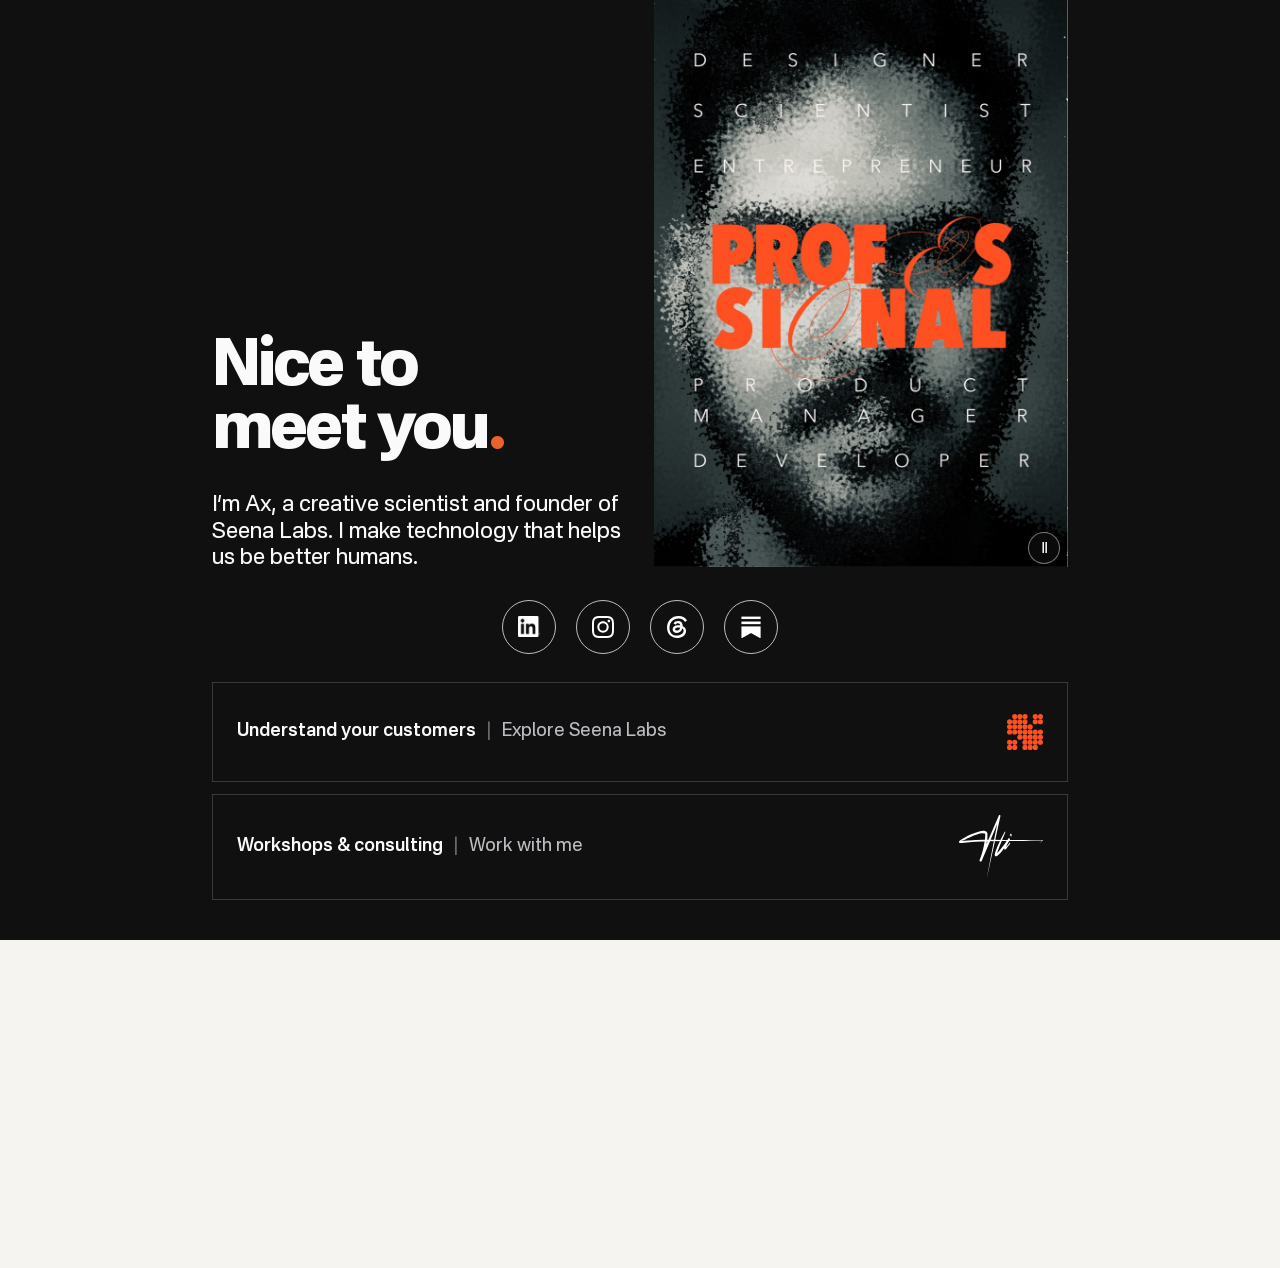
==== commit dabca639: "Introduce cycling posters and centered circular social icons" ====
--- a/hello/index.html
+++ b/hello/index.html
@@ -1,12 +1,12 @@
 <!doctype html>
-<html lang="en"><head><meta charset="utf-8"><meta name="viewport" content="width=device-width,initial-scale=1"><meta name="theme-color" content="#101010"><title>Nice to meet you — Dr. Ax Ali</title><meta name="description" content="Stay connected with Dr. Ax Ali. Subscribe to Everything is Designed, connect on social, and explore Seena Labs."><link rel="canonical" href="https://axali.me/hello/"><meta property="og:title" content="Nice to meet you. — Dr. Ax Ali"><meta property="og:description" content="AI, product, design, and science. A few ways to stay connected."><meta property="og:type" content="website"><link rel="stylesheet" href="style.css?v=20261116-12"></head>
+<html lang="en"><head><meta charset="utf-8"><meta name="viewport" content="width=device-width,initial-scale=1"><meta name="theme-color" content="#101010"><title>Nice to meet you — Dr. Ax Ali</title><meta name="description" content="Stay connected with Dr. Ax Ali. Subscribe to Everything is Designed, connect on social, and explore Seena Labs."><link rel="canonical" href="https://axali.me/hello/"><meta property="og:title" content="Nice to meet you. — Dr. Ax Ali"><meta property="og:description" content="AI, product, design, and science. A few ways to stay connected."><meta property="og:type" content="website"><link rel="stylesheet" href="style.css?v=20261116-13"></head>
 <body><svg style="position:absolute;width:0;height:0" aria-hidden="true"><symbol id="arrow" viewBox="0 0 24 24"><path d="M4 20 20 4M4 4h16v16" fill="none" stroke="currentColor" stroke-width="1.5"/></symbol></svg>
-<main><header><a class="wordmark" href="https://axali.me/" aria-label="Dr. Ax Ali homepage">Dr<span>.</span> Ax Ali</a><span class="location">NEW YORK, NY</span></header>
-<section class="intro"><div><p class="eyebrow">AI / PRODUCT / DESIGN / SCIENCE</p><h1>NICE TO<br>MEET YOU<span>.</span></h1><p class="bio">I’m Ax, a creative scientist and founder of Seena Labs. I make technology that helps us be better humans.</p></div><img class="portrait" src="assets/portrait-figma.webp" alt="Ax Ali" width="110" height="140"></section>
-<nav class="social-icons" aria-label="Social profiles"><a href="https://www.linkedin.com/in/theaxali"><span class="social-logo"><img src="assets/social-linkedin.png" alt="" width="20" height="20"></span><span>LinkedIn</span></a><a href="https://www.instagram.com/dr.axali/"><span class="social-logo"><img src="assets/social-instagram.svg" alt="" width="20" height="20"></span><span>Instagram</span></a><a href="https://www.threads.com/@dr.axali"><span class="social-logo"><img src="assets/social-threads.svg" alt="" width="20" height="20"></span><span>Threads</span></a><a href="https://axali.substack.com/"><span class="social-logo"><img src="assets/social-substack.png" alt="" width="20" height="20"></span><span>Substack</span></a></nav>
+<main>
+<section class="intro poster-intro"><div class="intro-copy"><h1>Nice to<br>meet you<span>.</span></h1><p class="bio">I’m Ax, a creative scientist and founder of Seena Labs. I make technology that helps us be better humans.</p></div><div class="poster-cycle" aria-label="Personal posters"><img class="poster is-active" src="assets/posters/work.jpg" alt="Professional — designer, scientist, entrepreneur, product manager, developer" width="876" height="1200" fetchpriority="high"><img class="poster" src="assets/posters/newsletter.jpg" alt="Thinker — Everything is Designed" width="878" height="1200" aria-hidden="true"><img class="poster" src="assets/posters/studio.jpg" alt="Designer — Studio89" width="876" height="1200" aria-hidden="true"><img class="poster" src="assets/posters/my-story.jpg" alt="Storyteller — When life knocks you down, level up" width="869" height="1200" aria-hidden="true"><button class="poster-toggle" type="button" aria-label="Pause poster rotation">Ⅱ</button></div></section>
+<nav class="social-icons" aria-label="Social profiles"><a href="https://www.linkedin.com/in/theaxali" aria-label="LinkedIn"><span class="social-logo"><img src="assets/social-linkedin.png" alt="" width="20" height="20"></span></a><a href="https://www.instagram.com/dr.axali/" aria-label="Instagram"><span class="social-logo"><img src="assets/social-instagram.svg" alt="" width="20" height="20"></span></a><a href="https://www.threads.com/@dr.axali" aria-label="Threads"><span class="social-logo"><img src="assets/social-threads.svg" alt="" width="20" height="20"></span></a><a href="https://axali.substack.com/" aria-label="Substack"><span class="social-logo"><img src="assets/social-substack.png" alt="" width="20" height="20"></span></a></nav>
 <nav class="action-buttons" aria-label="Explore and work with me">
-<button class="action-button" type="button" data-dialog="seena-dialog" aria-haspopup="dialog"><span class="seena-button-mark" aria-hidden="true"></span><span><strong>Understand your customers</strong><span class="button-divider"> | </span><span class="button-cta">Explore Seena Labs</span></span><svg aria-hidden="true"><use href="#arrow"/></svg></button>
-<button class="action-button" type="button" data-dialog="work-dialog" aria-haspopup="dialog"><img class="work-signature" src="assets/ax-signature.svg" alt="" width="56" height="56"><span><strong>Workshops &amp; consulting</strong><span class="button-divider"> | </span><span class="button-cta">Work with me</span></span><svg aria-hidden="true"><use href="#arrow"/></svg></button>
+<button class="action-button" type="button" data-dialog="seena-dialog" aria-haspopup="dialog"><span><strong>Understand your customers</strong><span class="button-divider"> | </span><span class="button-cta">Explore Seena Labs</span></span><span class="seena-button-mark" aria-hidden="true"></span></button>
+<button class="action-button" type="button" data-dialog="work-dialog" aria-haspopup="dialog"><span><strong>Workshops &amp; consulting</strong><span class="button-divider"> | </span><span class="button-cta">Work with me</span></span><img class="work-signature" src="assets/ax-signature.svg" alt="" width="84" height="84"></button>
 </nav>
 
 <dialog class="fullscreen-card" id="seena-dialog" aria-labelledby="seena-title"><div class="dialog-bar"><span class="eyebrow">SEENA LABS</span><button class="dialog-close" type="button" aria-label="Close"><svg viewBox="0 0 24 24" aria-hidden="true"><path d="M5 5 19 19M19 5 5 19" fill="none" stroke="currentColor" stroke-width="1.5"/></svg></button></div><div class="dialog-body"><section class="seena-hero"><div class="seena-redesign-heading"><h2 id="seena-title">What do you want to know about your customers?</h2><img src="assets/seena-redesign-logo.svg" alt="Seena Labs" width="32" height="32"></div><div class="seena-promise"><p>Seena Labs helps you understand the people using your</p><div class="seena-touchpoints" aria-label="idea, product, service, prototype, copy, experience, business"><span>idea</span><span>product.</span><span>service.</span><span>prototype.</span><span>copy.</span><span>experience.</span><span>business.</span></div></div></section><section class="dialog-options" aria-label="Get started with Seena Labs"><a class="seena-option" href="https://calendar.app.google/o5F4pegMmQCRGQEh8"><h2>Book a free demo <svg aria-hidden="true"><use href="#arrow"/></svg></h2><p>Chat with our team to set up an Insights Department that will transform your business to save money &amp; time shipping the right products.</p></a>
@@ -15,4 +15,4 @@
 <dialog class="fullscreen-card" id="work-dialog" aria-labelledby="work-title"><div class="dialog-bar"><span class="eyebrow">WORK WITH ME</span><button class="dialog-close" type="button" aria-label="Close"><svg viewBox="0 0 24 24" aria-hidden="true"><path d="M5 5 19 19M19 5 5 19" fill="none" stroke="currentColor" stroke-width="1.5"/></svg></button></div><div class="dialog-body work-body"><p class="eyebrow">AI / PRODUCT / DESIGN / SCIENCE</p><h2 id="work-title">Workshops &amp; consulting<span>.</span></h2><p class="work-intro">I help teams design and build applied AI products, workflows, and human-centered product strategies.</p><section class="dialog-options" aria-label="Ways to work together"><a class="seena-option" href="mailto:hi@axali.me?subject=Workshop%20enquiry"><h2>Plan a workshop <svg aria-hidden="true"><use href="#arrow"/></svg></h2><p>Tell me about your team, what you’re working on, and when you’d like to meet.</p></a><a class="seena-option" href="mailto:ax@studio89.design?subject=Consulting%20enquiry"><h2>Discuss a project <svg aria-hidden="true"><use href="#arrow"/></svg></h2><p>Work with me on applied AI products, workflows, and product strategy through Studio89 Design.</p></a></section></div></dialog>
 
 
-</main><footer class="newsletter-footer" aria-label="Everything is Designed newsletter"><span class="eyebrow">EVERYTHING IS DESIGNED</span><iframe src="https://axali.substack.com/embed?transparent=1" title="Subscribe to Everything is Designed" width="480" height="360" style="border:0;background:transparent" frameborder="0" scrolling="no"></iframe></footer><script src="cards.js?v=20261116-2" defer></script></body></html>
+</main><footer class="newsletter-footer" aria-label="Everything is Designed newsletter"><span class="eyebrow">EVERYTHING IS DESIGNED</span><iframe src="https://axali.substack.com/embed?transparent=1" title="Subscribe to Everything is Designed" width="480" height="360" style="border:0;background:transparent" frameborder="0" scrolling="no"></iframe></footer><script src="cards.js?v=20261116-3" defer></script></body></html>
--- a/hello/style.css
+++ b/hello/style.css
@@ -98,3 +98,23 @@
 .action-button>.seena-button-mark{display:block;flex:none!important;width:28px;height:28px;background:#ff5021;mask:url("assets/seena-logo.svg") center/contain no-repeat;-webkit-mask:url("assets/seena-logo.svg") center/contain no-repeat}.action-button>.work-signature{object-fit:contain;filter:brightness(0) invert(1)}
 
 .action-button>.work-signature{width:56px;height:56px}.social-icons{display:grid;grid-template-columns:repeat(4,minmax(0,1fr));width:100%}.social-icons a{min-width:0}
+
+/* Poster-led introduction and centered icon-only social row. */
+main{padding-top:0}
+.poster-intro{grid-template-columns:minmax(0,1fr) minmax(0,1fr);align-items:end;gap:28px;padding:0 0 28px}
+.intro-copy{padding:32px 0 0}
+.poster-intro h1{font-size:clamp(36px,5.5vw,64px);line-height:.98;letter-spacing:-.045em;margin:0 0 30px;text-transform:none}
+.poster-intro .bio{font-size:clamp(16px,2.1vw,22px);line-height:1.2;margin:0}
+.poster-cycle{position:relative;width:100%;aspect-ratio:1669/2304;align-self:start;overflow:hidden;background:#101010}
+.poster{position:absolute;inset:0;width:100%;height:100%;object-fit:contain;object-position:top;opacity:0;transition:opacity .6s ease}
+.poster.is-active{opacity:1}
+.poster-toggle{position:absolute;right:8px;bottom:8px;z-index:1;display:grid;place-items:center;width:32px;height:32px;border:1px solid #ffffff70;border-radius:50%;background:#101010a6;color:#fff;cursor:pointer;font-size:15px}
+.social-icons{display:flex;justify-content:center;align-items:center;gap:20px;margin:0 0 28px;width:100%}
+.social-icons a{flex:none;width:54px;height:54px;min-height:54px;border-radius:50%;padding:0;justify-content:center;border-color:#bdbdc3}
+.social-logo,.social-logo img{width:22px;height:22px}
+.action-button{justify-content:space-between;min-height:100px;background:transparent}
+.action-button>span:not(.seena-button-mark){text-align:left}
+.action-button>.work-signature{width:84px;height:84px;margin:-14px 0}
+.action-button>.seena-button-mark{width:36px;height:36px}
+@media(max-width:580px){main{padding:0 22px 24px}.poster-intro{gap:18px;margin-right:-22px;grid-template-columns:minmax(0,1fr) minmax(0,1fr);padding-bottom:24px}.intro-copy{padding-top:28px}.poster-intro h1{font-size:clamp(28px,8vw,44px);margin-bottom:22px}.poster-intro .bio{font-size:clamp(14px,3.7vw,19px);line-height:1.15}.social-icons{gap:16px;margin:0 0 26px}.social-icons a{width:50px;height:50px;min-height:50px}.action-button{min-height:90px;padding:20px 14px}.action-button>.work-signature{width:84px;height:84px;flex:none}.poster-toggle{width:28px;height:28px;right:6px;bottom:6px}}
+@media(prefers-reduced-motion:reduce){.poster{transition:none}}
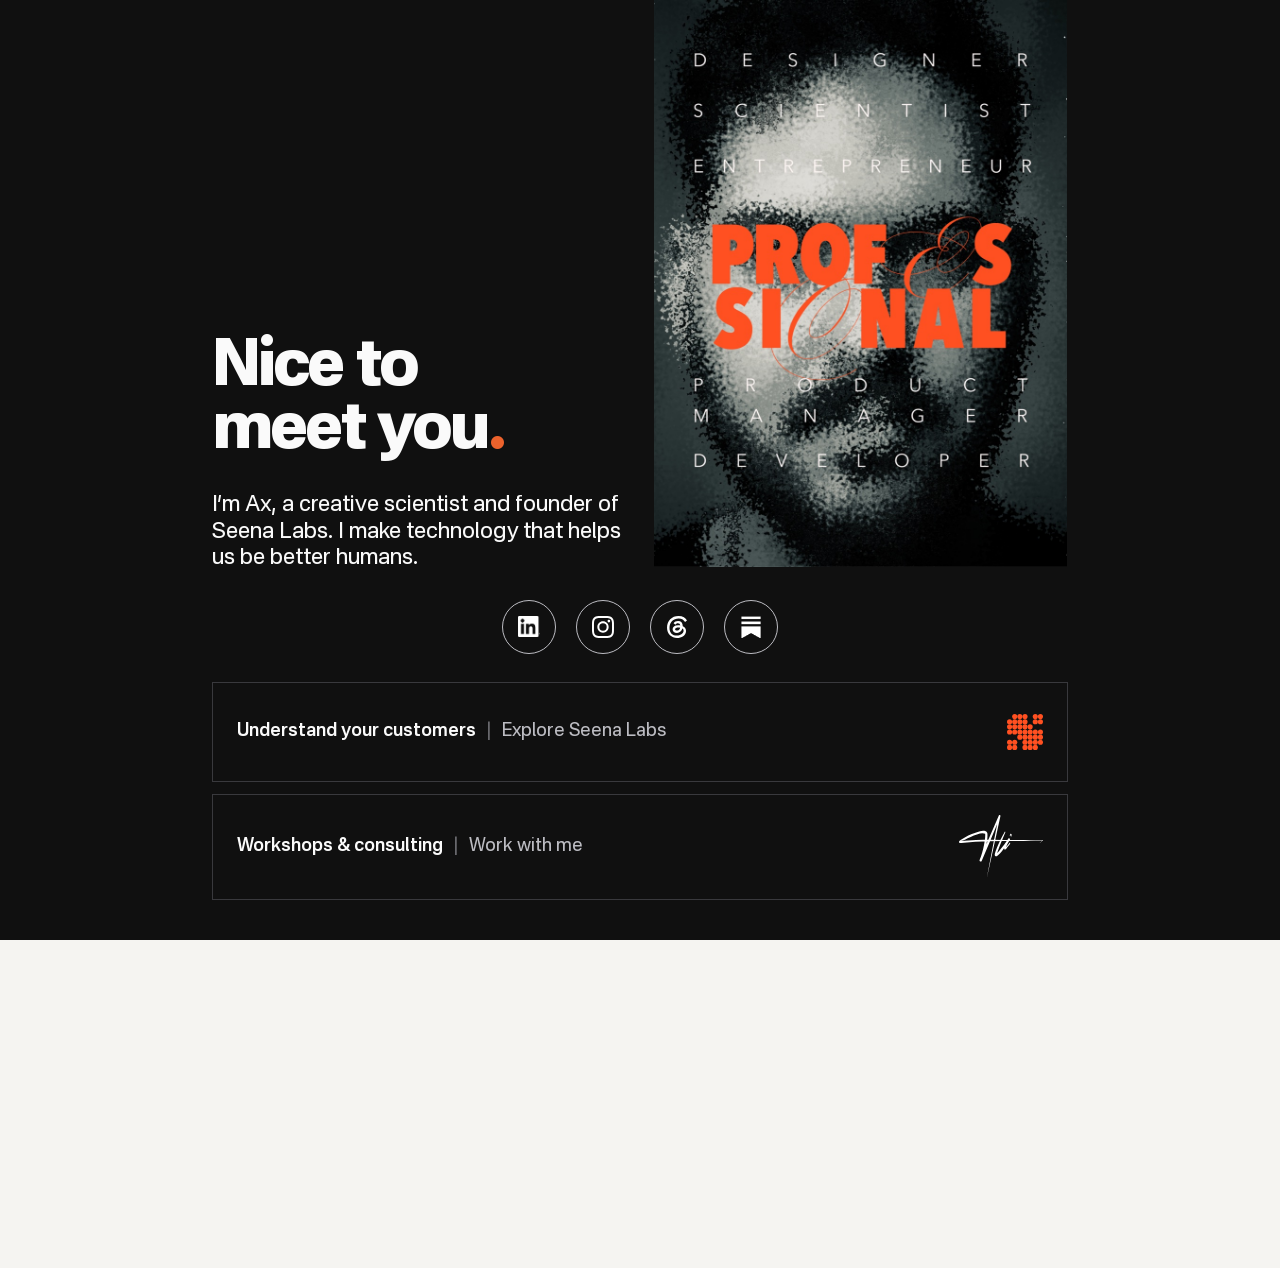
==== commit a34cc698: "Remove poster pause control and mask export edge" ====
--- a/hello/index.html
+++ b/hello/index.html
@@ -1,8 +1,8 @@
 <!doctype html>
-<html lang="en"><head><meta charset="utf-8"><meta name="viewport" content="width=device-width,initial-scale=1"><meta name="theme-color" content="#101010"><title>Nice to meet you — Dr. Ax Ali</title><meta name="description" content="Stay connected with Dr. Ax Ali. Subscribe to Everything is Designed, connect on social, and explore Seena Labs."><link rel="canonical" href="https://axali.me/hello/"><meta property="og:title" content="Nice to meet you. — Dr. Ax Ali"><meta property="og:description" content="AI, product, design, and science. A few ways to stay connected."><meta property="og:type" content="website"><link rel="stylesheet" href="style.css?v=20261116-13"></head>
+<html lang="en"><head><meta charset="utf-8"><meta name="viewport" content="width=device-width,initial-scale=1"><meta name="theme-color" content="#101010"><title>Nice to meet you — Dr. Ax Ali</title><meta name="description" content="Stay connected with Dr. Ax Ali. Subscribe to Everything is Designed, connect on social, and explore Seena Labs."><link rel="canonical" href="https://axali.me/hello/"><meta property="og:title" content="Nice to meet you. — Dr. Ax Ali"><meta property="og:description" content="AI, product, design, and science. A few ways to stay connected."><meta property="og:type" content="website"><link rel="stylesheet" href="style.css?v=20261116-14"></head>
 <body><svg style="position:absolute;width:0;height:0" aria-hidden="true"><symbol id="arrow" viewBox="0 0 24 24"><path d="M4 20 20 4M4 4h16v16" fill="none" stroke="currentColor" stroke-width="1.5"/></symbol></svg>
 <main>
-<section class="intro poster-intro"><div class="intro-copy"><h1>Nice to<br>meet you<span>.</span></h1><p class="bio">I’m Ax, a creative scientist and founder of Seena Labs. I make technology that helps us be better humans.</p></div><div class="poster-cycle" aria-label="Personal posters"><img class="poster is-active" src="assets/posters/work.jpg" alt="Professional — designer, scientist, entrepreneur, product manager, developer" width="876" height="1200" fetchpriority="high"><img class="poster" src="assets/posters/newsletter.jpg" alt="Thinker — Everything is Designed" width="878" height="1200" aria-hidden="true"><img class="poster" src="assets/posters/studio.jpg" alt="Designer — Studio89" width="876" height="1200" aria-hidden="true"><img class="poster" src="assets/posters/my-story.jpg" alt="Storyteller — When life knocks you down, level up" width="869" height="1200" aria-hidden="true"><button class="poster-toggle" type="button" aria-label="Pause poster rotation">Ⅱ</button></div></section>
+<section class="intro poster-intro"><div class="intro-copy"><h1>Nice to<br>meet you<span>.</span></h1><p class="bio">I’m Ax, a creative scientist and founder of Seena Labs. I make technology that helps us be better humans.</p></div><div class="poster-cycle" aria-label="Personal posters"><img class="poster is-active" src="assets/posters/work.jpg" alt="Professional — designer, scientist, entrepreneur, product manager, developer" width="876" height="1200" fetchpriority="high"><img class="poster" src="assets/posters/newsletter.jpg" alt="Thinker — Everything is Designed" width="878" height="1200" aria-hidden="true"><img class="poster" src="assets/posters/studio.jpg" alt="Designer — Studio89" width="876" height="1200" aria-hidden="true"><img class="poster" src="assets/posters/my-story.jpg" alt="Storyteller — When life knocks you down, level up" width="869" height="1200" aria-hidden="true"></div></section>
 <nav class="social-icons" aria-label="Social profiles"><a href="https://www.linkedin.com/in/theaxali" aria-label="LinkedIn"><span class="social-logo"><img src="assets/social-linkedin.png" alt="" width="20" height="20"></span></a><a href="https://www.instagram.com/dr.axali/" aria-label="Instagram"><span class="social-logo"><img src="assets/social-instagram.svg" alt="" width="20" height="20"></span></a><a href="https://www.threads.com/@dr.axali" aria-label="Threads"><span class="social-logo"><img src="assets/social-threads.svg" alt="" width="20" height="20"></span></a><a href="https://axali.substack.com/" aria-label="Substack"><span class="social-logo"><img src="assets/social-substack.png" alt="" width="20" height="20"></span></a></nav>
 <nav class="action-buttons" aria-label="Explore and work with me">
 <button class="action-button" type="button" data-dialog="seena-dialog" aria-haspopup="dialog"><span><strong>Understand your customers</strong><span class="button-divider"> | </span><span class="button-cta">Explore Seena Labs</span></span><span class="seena-button-mark" aria-hidden="true"></span></button>
@@ -15,4 +15,4 @@
 <dialog class="fullscreen-card" id="work-dialog" aria-labelledby="work-title"><div class="dialog-bar"><span class="eyebrow">WORK WITH ME</span><button class="dialog-close" type="button" aria-label="Close"><svg viewBox="0 0 24 24" aria-hidden="true"><path d="M5 5 19 19M19 5 5 19" fill="none" stroke="currentColor" stroke-width="1.5"/></svg></button></div><div class="dialog-body work-body"><p class="eyebrow">AI / PRODUCT / DESIGN / SCIENCE</p><h2 id="work-title">Workshops &amp; consulting<span>.</span></h2><p class="work-intro">I help teams design and build applied AI products, workflows, and human-centered product strategies.</p><section class="dialog-options" aria-label="Ways to work together"><a class="seena-option" href="mailto:hi@axali.me?subject=Workshop%20enquiry"><h2>Plan a workshop <svg aria-hidden="true"><use href="#arrow"/></svg></h2><p>Tell me about your team, what you’re working on, and when you’d like to meet.</p></a><a class="seena-option" href="mailto:ax@studio89.design?subject=Consulting%20enquiry"><h2>Discuss a project <svg aria-hidden="true"><use href="#arrow"/></svg></h2><p>Work with me on applied AI products, workflows, and product strategy through Studio89 Design.</p></a></section></div></dialog>
 
 
-</main><footer class="newsletter-footer" aria-label="Everything is Designed newsletter"><span class="eyebrow">EVERYTHING IS DESIGNED</span><iframe src="https://axali.substack.com/embed?transparent=1" title="Subscribe to Everything is Designed" width="480" height="360" style="border:0;background:transparent" frameborder="0" scrolling="no"></iframe></footer><script src="cards.js?v=20261116-3" defer></script></body></html>
+</main><footer class="newsletter-footer" aria-label="Everything is Designed newsletter"><span class="eyebrow">EVERYTHING IS DESIGNED</span><iframe src="https://axali.substack.com/embed?transparent=1" title="Subscribe to Everything is Designed" width="480" height="360" style="border:0;background:transparent" frameborder="0" scrolling="no"></iframe></footer><script src="cards.js?v=20261116-4" defer></script></body></html>
--- a/hello/style.css
+++ b/hello/style.css
@@ -118,3 +118,6 @@
 .action-button>.seena-button-mark{width:36px;height:36px}
 @media(max-width:580px){main{padding:0 22px 24px}.poster-intro{gap:18px;margin-right:-22px;grid-template-columns:minmax(0,1fr) minmax(0,1fr);padding-bottom:24px}.intro-copy{padding-top:28px}.poster-intro h1{font-size:clamp(28px,8vw,44px);margin-bottom:22px}.poster-intro .bio{font-size:clamp(14px,3.7vw,19px);line-height:1.15}.social-icons{gap:16px;margin:0 0 26px}.social-icons a{width:50px;height:50px;min-height:50px}.action-button{min-height:90px;padding:20px 14px}.action-button>.work-signature{width:84px;height:84px;flex:none}.poster-toggle{width:28px;height:28px;right:6px;bottom:6px}}
 @media(prefers-reduced-motion:reduce){.poster{transition:none}}
+
+/* Hide the single-pixel export edge without altering the supplied artwork. */
+.poster{clip-path:inset(0 1px 0 0)}
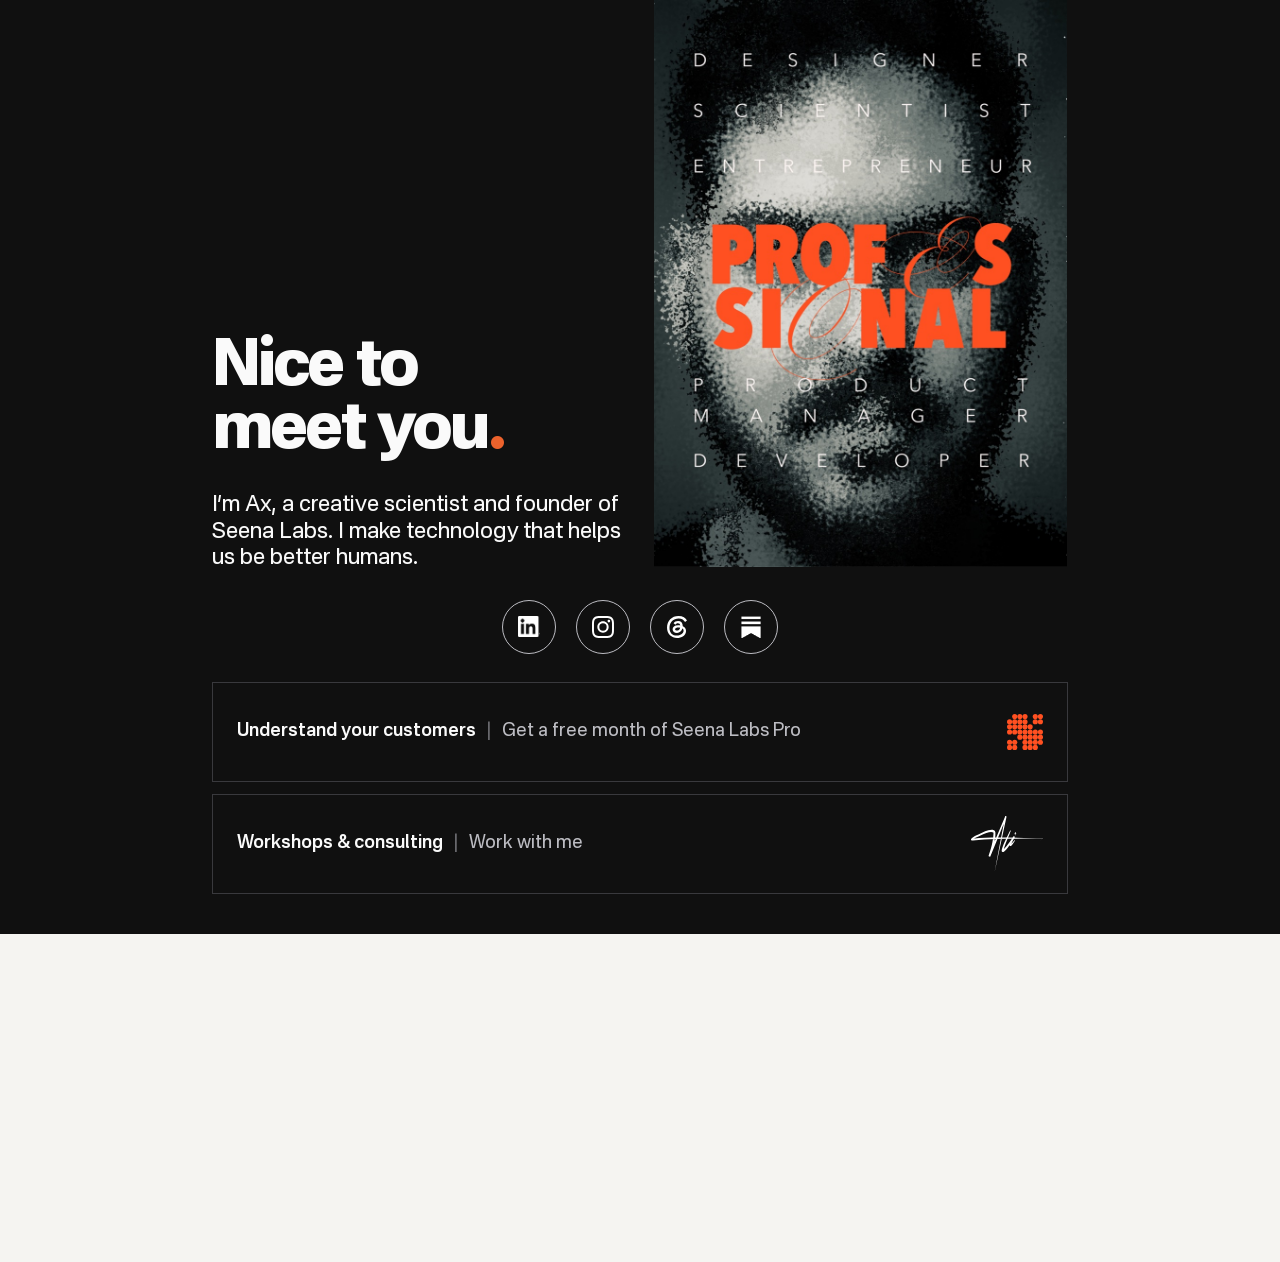
==== commit e9f3cc58: "Refine signature size and Seena free-month CTA" ====
--- a/hello/index.html
+++ b/hello/index.html
@@ -1,12 +1,12 @@
 <!doctype html>
-<html lang="en"><head><meta charset="utf-8"><meta name="viewport" content="width=device-width,initial-scale=1"><meta name="theme-color" content="#101010"><title>Nice to meet you — Dr. Ax Ali</title><meta name="description" content="Stay connected with Dr. Ax Ali. Subscribe to Everything is Designed, connect on social, and explore Seena Labs."><link rel="canonical" href="https://axali.me/hello/"><meta property="og:title" content="Nice to meet you. — Dr. Ax Ali"><meta property="og:description" content="AI, product, design, and science. A few ways to stay connected."><meta property="og:type" content="website"><link rel="stylesheet" href="style.css?v=20261116-14"></head>
+<html lang="en"><head><meta charset="utf-8"><meta name="viewport" content="width=device-width,initial-scale=1"><meta name="theme-color" content="#101010"><title>Nice to meet you — Dr. Ax Ali</title><meta name="description" content="Stay connected with Dr. Ax Ali. Subscribe to Everything is Designed, connect on social, and explore Seena Labs."><link rel="canonical" href="https://axali.me/hello/"><meta property="og:title" content="Nice to meet you. — Dr. Ax Ali"><meta property="og:description" content="AI, product, design, and science. A few ways to stay connected."><meta property="og:type" content="website"><link rel="stylesheet" href="style.css?v=20261116-15"></head>
 <body><svg style="position:absolute;width:0;height:0" aria-hidden="true"><symbol id="arrow" viewBox="0 0 24 24"><path d="M4 20 20 4M4 4h16v16" fill="none" stroke="currentColor" stroke-width="1.5"/></symbol></svg>
 <main>
 <section class="intro poster-intro"><div class="intro-copy"><h1>Nice to<br>meet you<span>.</span></h1><p class="bio">I’m Ax, a creative scientist and founder of Seena Labs. I make technology that helps us be better humans.</p></div><div class="poster-cycle" aria-label="Personal posters"><img class="poster is-active" src="assets/posters/work.jpg" alt="Professional — designer, scientist, entrepreneur, product manager, developer" width="876" height="1200" fetchpriority="high"><img class="poster" src="assets/posters/newsletter.jpg" alt="Thinker — Everything is Designed" width="878" height="1200" aria-hidden="true"><img class="poster" src="assets/posters/studio.jpg" alt="Designer — Studio89" width="876" height="1200" aria-hidden="true"><img class="poster" src="assets/posters/my-story.jpg" alt="Storyteller — When life knocks you down, level up" width="869" height="1200" aria-hidden="true"></div></section>
 <nav class="social-icons" aria-label="Social profiles"><a href="https://www.linkedin.com/in/theaxali" aria-label="LinkedIn"><span class="social-logo"><img src="assets/social-linkedin.png" alt="" width="20" height="20"></span></a><a href="https://www.instagram.com/dr.axali/" aria-label="Instagram"><span class="social-logo"><img src="assets/social-instagram.svg" alt="" width="20" height="20"></span></a><a href="https://www.threads.com/@dr.axali" aria-label="Threads"><span class="social-logo"><img src="assets/social-threads.svg" alt="" width="20" height="20"></span></a><a href="https://axali.substack.com/" aria-label="Substack"><span class="social-logo"><img src="assets/social-substack.png" alt="" width="20" height="20"></span></a></nav>
 <nav class="action-buttons" aria-label="Explore and work with me">
-<button class="action-button" type="button" data-dialog="seena-dialog" aria-haspopup="dialog"><span><strong>Understand your customers</strong><span class="button-divider"> | </span><span class="button-cta">Explore Seena Labs</span></span><span class="seena-button-mark" aria-hidden="true"></span></button>
-<button class="action-button" type="button" data-dialog="work-dialog" aria-haspopup="dialog"><span><strong>Workshops &amp; consulting</strong><span class="button-divider"> | </span><span class="button-cta">Work with me</span></span><img class="work-signature" src="assets/ax-signature.svg" alt="" width="84" height="84"></button>
+<button class="action-button" type="button" data-dialog="seena-dialog" aria-haspopup="dialog"><span><strong>Understand your customers</strong><span class="button-divider"> | </span><span class="button-cta">Get a free month of Seena Labs Pro</span></span><span class="seena-button-mark" aria-hidden="true"></span></button>
+<button class="action-button" type="button" data-dialog="work-dialog" aria-haspopup="dialog"><span><strong>Workshops &amp; consulting</strong><span class="button-divider"> | </span><span class="button-cta">Work with me</span></span><img class="work-signature" src="assets/ax-signature.svg" alt="" width="72" height="72"></button>
 </nav>
 
 <dialog class="fullscreen-card" id="seena-dialog" aria-labelledby="seena-title"><div class="dialog-bar"><span class="eyebrow">SEENA LABS</span><button class="dialog-close" type="button" aria-label="Close"><svg viewBox="0 0 24 24" aria-hidden="true"><path d="M5 5 19 19M19 5 5 19" fill="none" stroke="currentColor" stroke-width="1.5"/></svg></button></div><div class="dialog-body"><section class="seena-hero"><div class="seena-redesign-heading"><h2 id="seena-title">What do you want to know about your customers?</h2><img src="assets/seena-redesign-logo.svg" alt="Seena Labs" width="32" height="32"></div><div class="seena-promise"><p>Seena Labs helps you understand the people using your</p><div class="seena-touchpoints" aria-label="idea, product, service, prototype, copy, experience, business"><span>idea</span><span>product.</span><span>service.</span><span>prototype.</span><span>copy.</span><span>experience.</span><span>business.</span></div></div></section><section class="dialog-options" aria-label="Get started with Seena Labs"><a class="seena-option" href="https://calendar.app.google/o5F4pegMmQCRGQEh8"><h2>Book a free demo <svg aria-hidden="true"><use href="#arrow"/></svg></h2><p>Chat with our team to set up an Insights Department that will transform your business to save money &amp; time shipping the right products.</p></a>
--- a/hello/style.css
+++ b/hello/style.css
@@ -114,9 +114,9 @@
 .social-logo,.social-logo img{width:22px;height:22px}
 .action-button{justify-content:space-between;min-height:100px;background:transparent}
 .action-button>span:not(.seena-button-mark){text-align:left}
-.action-button>.work-signature{width:84px;height:84px;margin:-14px 0}
+.action-button>.work-signature{width:72px;height:72px;margin:-14px 0}
 .action-button>.seena-button-mark{width:36px;height:36px}
-@media(max-width:580px){main{padding:0 22px 24px}.poster-intro{gap:18px;margin-right:-22px;grid-template-columns:minmax(0,1fr) minmax(0,1fr);padding-bottom:24px}.intro-copy{padding-top:28px}.poster-intro h1{font-size:clamp(28px,8vw,44px);margin-bottom:22px}.poster-intro .bio{font-size:clamp(14px,3.7vw,19px);line-height:1.15}.social-icons{gap:16px;margin:0 0 26px}.social-icons a{width:50px;height:50px;min-height:50px}.action-button{min-height:90px;padding:20px 14px}.action-button>.work-signature{width:84px;height:84px;flex:none}.poster-toggle{width:28px;height:28px;right:6px;bottom:6px}}
+@media(max-width:580px){main{padding:0 22px 24px}.poster-intro{gap:18px;margin-right:-22px;grid-template-columns:minmax(0,1fr) minmax(0,1fr);padding-bottom:24px}.intro-copy{padding-top:28px}.poster-intro h1{font-size:clamp(28px,8vw,44px);margin-bottom:22px}.poster-intro .bio{font-size:clamp(14px,3.7vw,19px);line-height:1.15}.social-icons{gap:16px;margin:0 0 26px}.social-icons a{width:50px;height:50px;min-height:50px}.action-button{min-height:90px;padding:20px 14px}.action-button>.work-signature{width:72px;height:72px;flex:none}.poster-toggle{width:28px;height:28px;right:6px;bottom:6px}}
 @media(prefers-reduced-motion:reduce){.poster{transition:none}}
 
 /* Hide the single-pixel export edge without altering the supplied artwork. */
